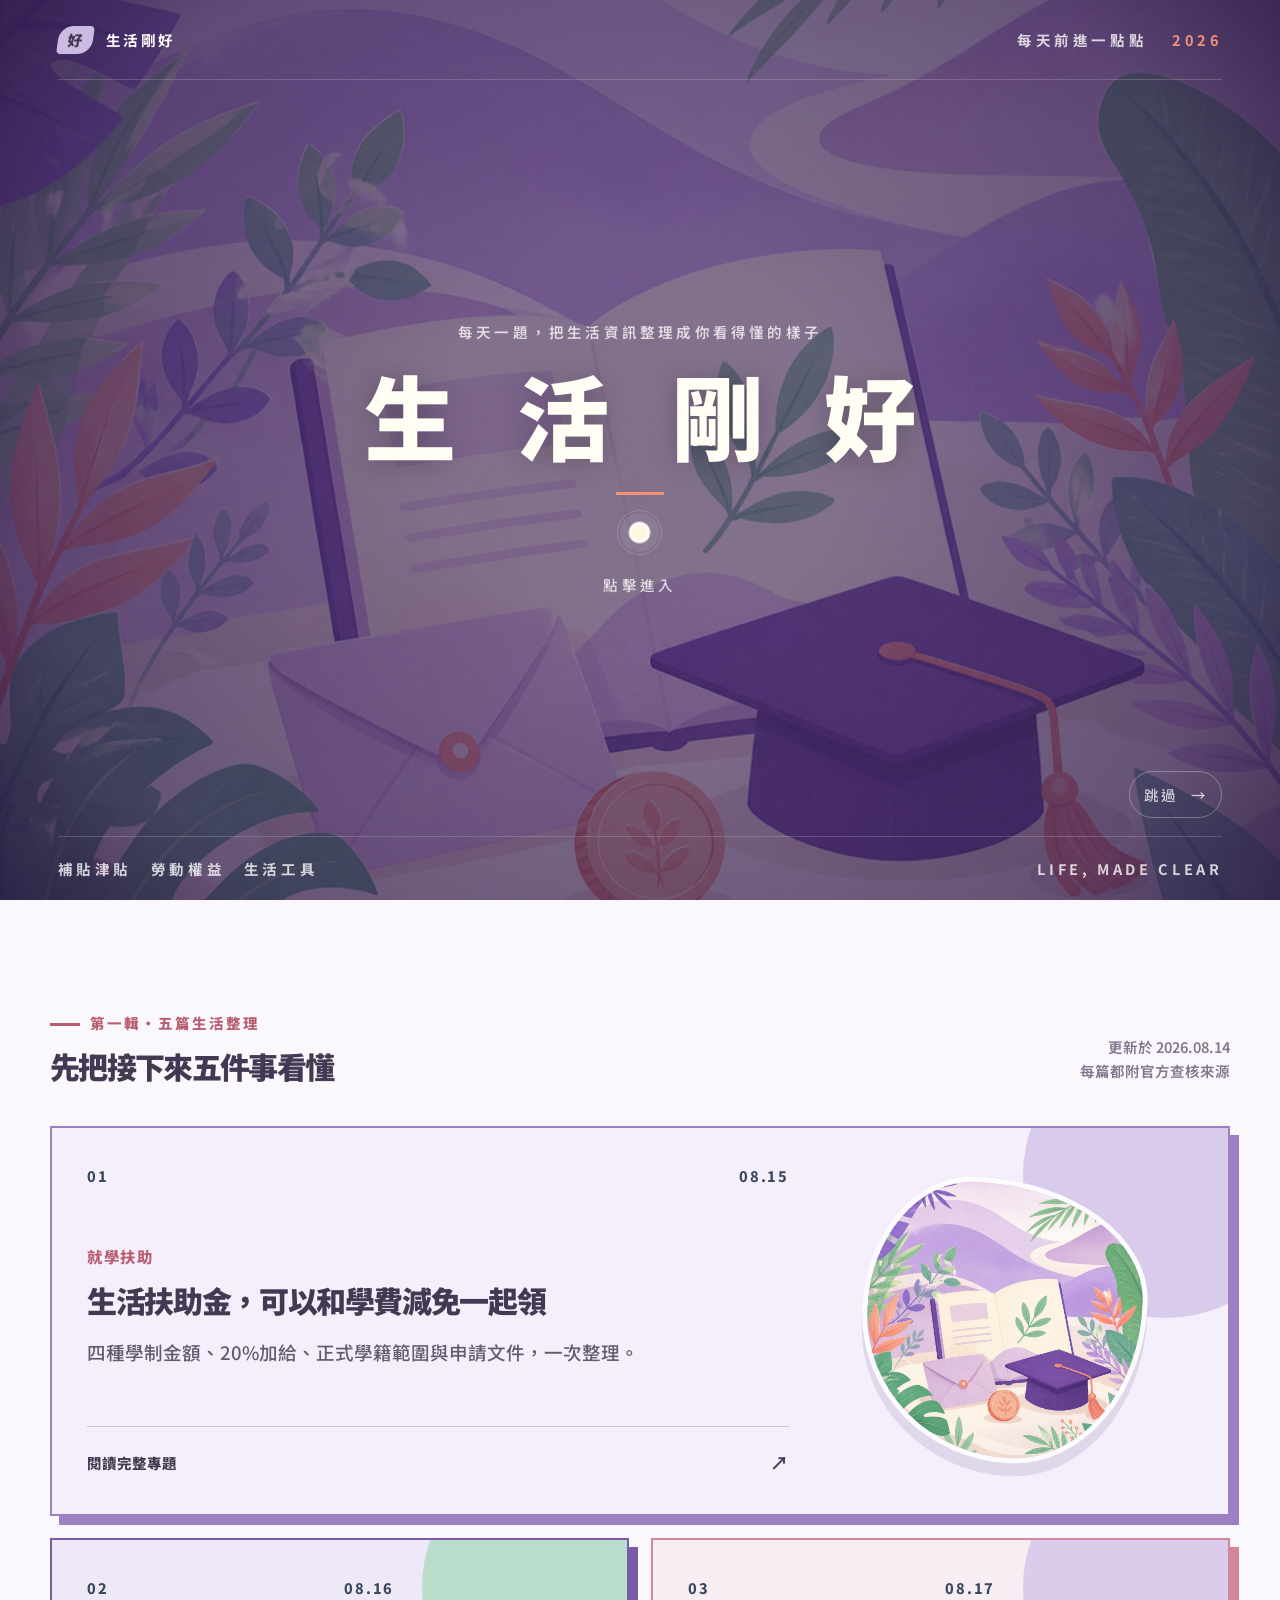
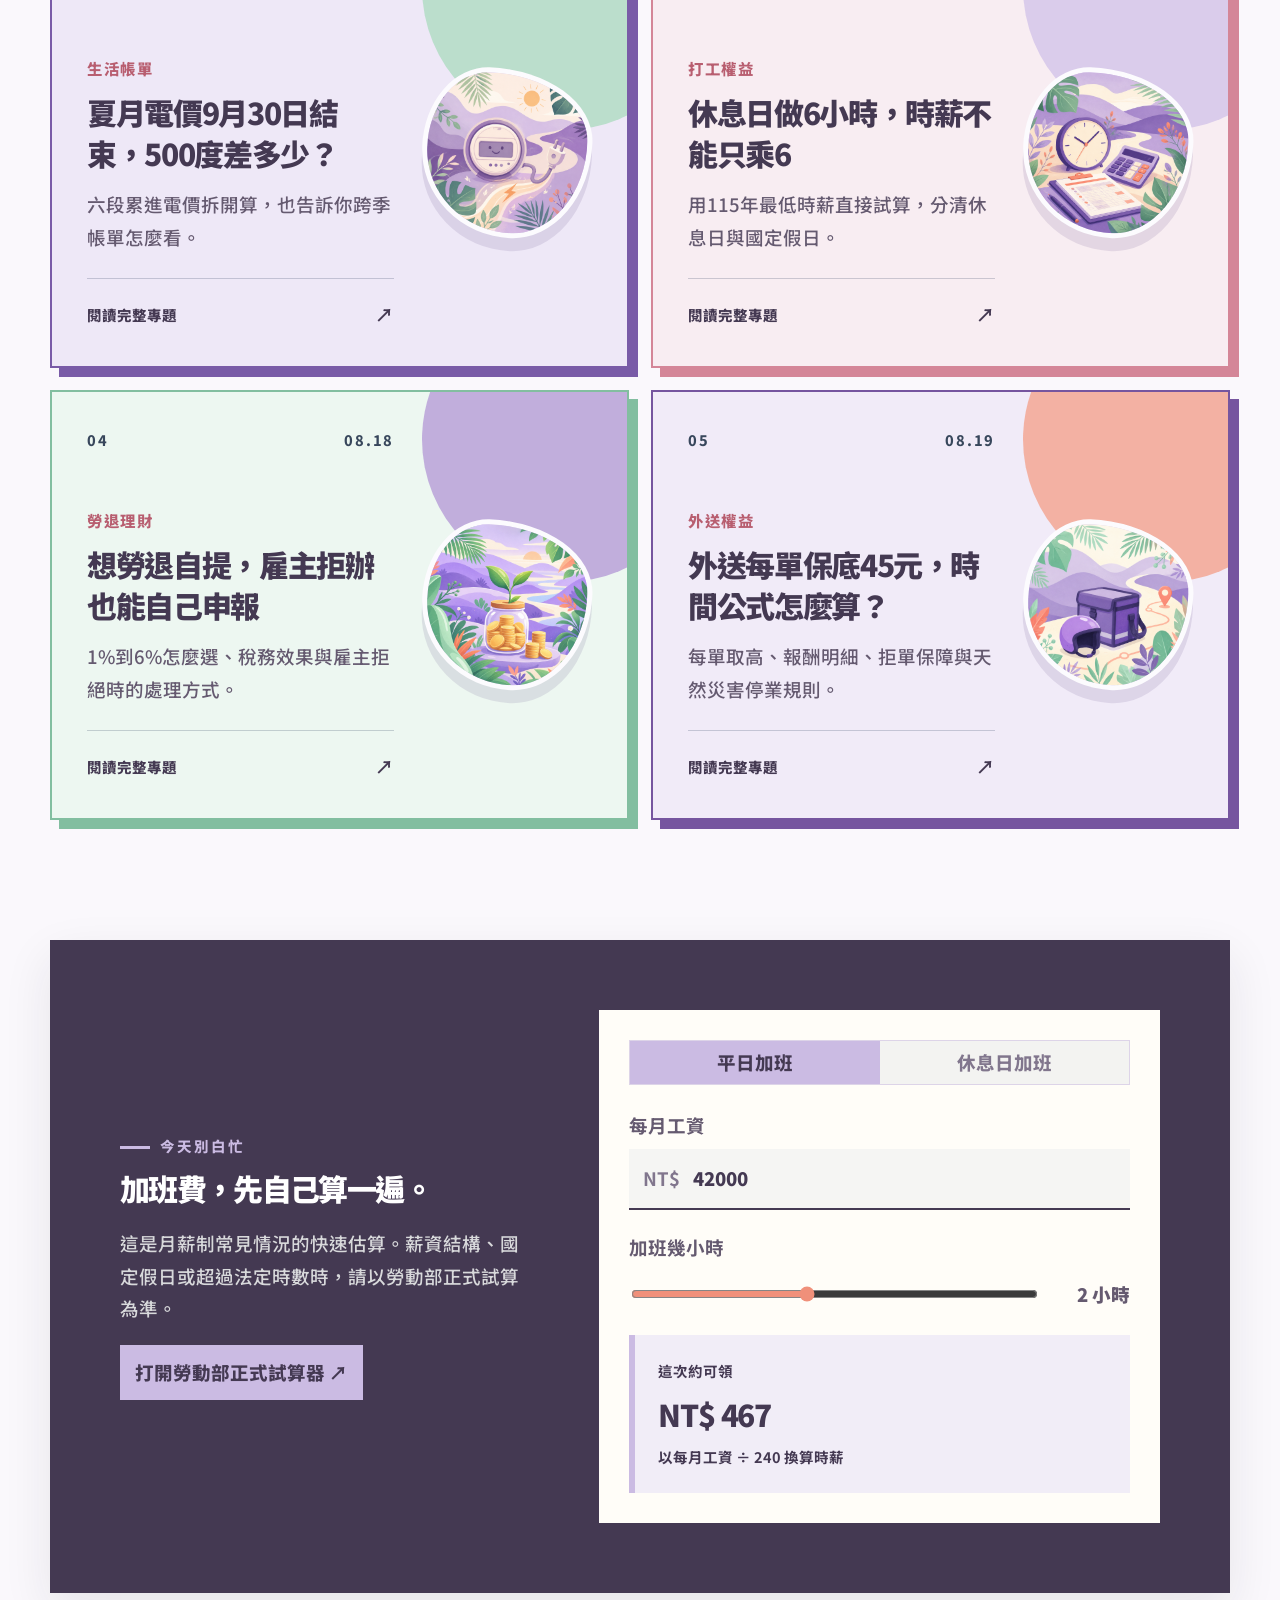
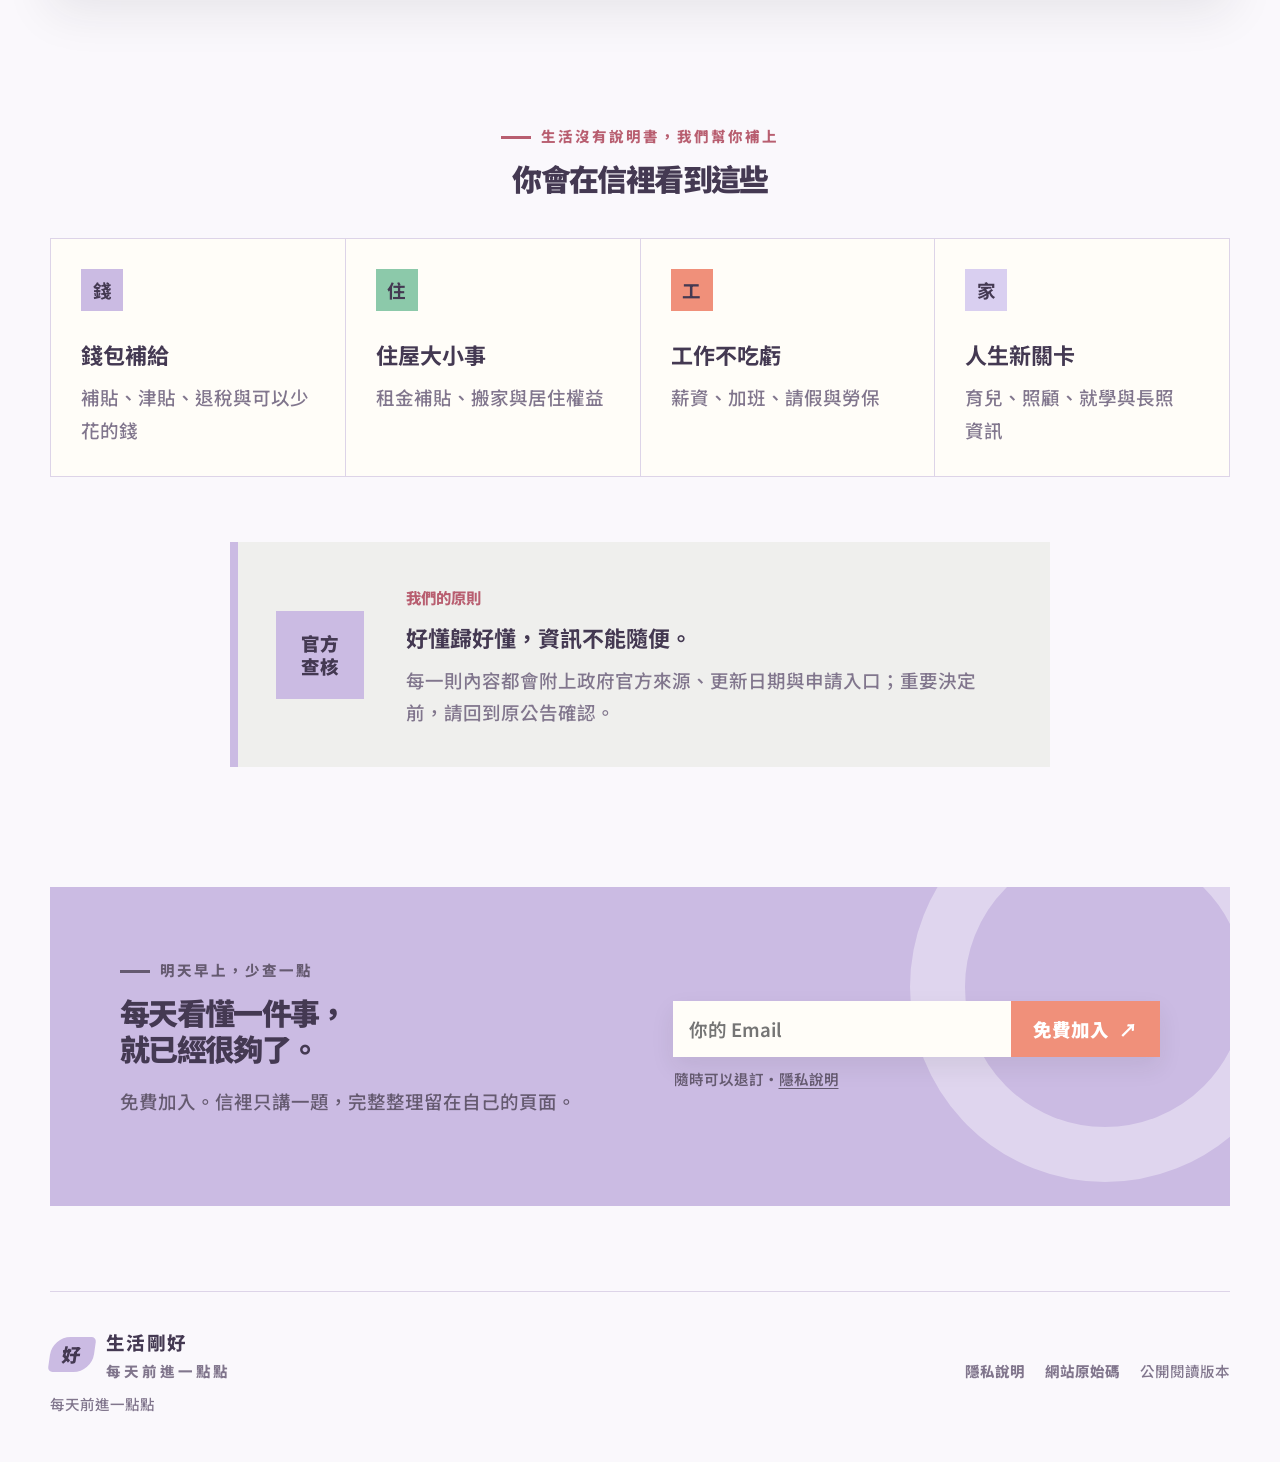
==== life/index.html @ 118705bc "Rename aid preview heading" ====
<!doctype html>
<html lang="zh-Hant-TW">
<head>
  <meta charset="utf-8">
  <meta name="viewport" content="width=device-width,initial-scale=1">
  <meta name="description" content="生活剛好，每天前進一點點。把補貼、勞動權益與生活資訊講人話。">
  <meta name="robots" content="index,follow">
  <meta name="theme-color" content="#f6df3b">
  <meta property="og:type" content="website">
  <meta property="og:title" content="生活剛好｜每天前進一點點">
  <meta property="og:description" content="每天一封，把補貼、勞動權益與生活資訊講人話。">
  <meta property="og:url" content="https://guanwei-cmd.github.io/life/">
  <meta property="og:image" content="https://guanwei-cmd.github.io/life/og-purple.png">
  <meta name="twitter:card" content="summary_large_image">
  <title>生活剛好｜每天前進一點點</title>
  <link rel="preconnect" href="https://fonts.googleapis.com">
  <link rel="preconnect" href="https://fonts.gstatic.com" crossorigin>
  <link href="https://fonts.googleapis.com/css2?family=Noto+Sans+TC:wght@400;500;600;700;800;900&display=swap" rel="stylesheet">
  <link rel="stylesheet" href="/life/life.css?v=20260817-brand">
  <script>try{if(sessionStorage.getItem("lifeIntroSeen")&&new URLSearchParams(location.search).get("intro")!=="1")document.documentElement.classList.add("intro-seen")}catch(e){}</script>
</head>
<body>
  <section class="site-intro" data-life-intro role="dialog" aria-modal="true" aria-label="生活剛好開場">
    <div class="intro-loader" aria-hidden="true"><span>好</span></div>
    <div class="intro-frame">
      <header class="intro-header">
        <a class="intro-brand" href="#top" data-intro-enter><span>好</span><b>生活剛好</b></a>
        <p>每天前進一點點 <span>2026</span></p>
      </header>
      <div class="intro-center">
        <p>每天一題，把生活資訊整理成你看得懂的樣子</p>
        <h1 aria-label="生活剛好"><span>生</span><span>活</span><span>剛</span><span>好</span></h1>
        <button type="button" class="intro-enter" data-intro-enter aria-label="進入生活剛好網站"><i></i><span>點擊進入</span></button>
      </div>
      <footer class="intro-footer">
        <p>補貼津貼　勞動權益　生活工具</p>
        <p>LIFE, MADE CLEAR</p>
      </footer>
      <button type="button" class="intro-skip" data-intro-enter>跳過 <span>→</span></button>
    </div>
  </section>

  <header class="site-header">
    <a class="brand" href="/life/" aria-label="生活剛好首頁">
      <span class="brand-mark" aria-hidden="true">好</span>
      <span class="brand-copy"><b>生活剛好</b><small>每天前進一點點</small></span>
    </a>
    <nav aria-label="主要導覽">
      <a href="#today">今天看什麼</a>
      <a href="#calculator">生活工具</a>
      <a href="#about">我們怎麼做</a>
      <a href="/life/games/">小遊戲</a>
    </nav>
    <a class="header-cta" href="#subscribe">免費訂閱</a>
  </header>

  <main>
    <section class="hero" id="top">
      <div class="hero-copy">
        <p class="eyebrow">每天 3 分鐘，讀懂一件生活權益</p>
        <h1 tabindex="-1">生活資訊，<br>整理成<span>你看得懂</span>的樣子。</h1>
        <p class="hero-lede">一天只處理一個生活問題。從補貼資格、可以拿多少，到文件與申請步驟，都整理在自己的專題頁，不再把你丟回難讀的公文網站。</p>
        <form class="subscribe-form" data-life-subscribe>
          <div class="form-row">
            <label>
              <span class="sr-only">電子信箱</span>
              <input type="email" name="email" autocomplete="email" placeholder="你的 Email" maxlength="254" required>
            </label>
            <label class="city-select">
              <span class="sr-only">關心地區</span>
              <select name="city">
                <option>不分地區</option><option>北北基</option><option>桃竹苗</option>
                <option>中彰投</option><option>雲嘉南</option><option>高屏</option>
                <option>宜花東</option><option>離島</option>
              </select>
            </label>
            <input class="honeypot" type="text" name="company" tabindex="-1" autocomplete="off" aria-hidden="true">
            <button type="submit">免費加入 <span aria-hidden="true">↗</span></button>
          </div>
          <p class="form-note" role="status">每天早上寄出・隨時可以退訂・<a href="/life/privacy/">隱私說明</a></p>
        </form>
        <p class="reader-note">和認真生活的人一起，慢慢把權益看懂。</p>
      </div>

      <div class="hero-visual" aria-label="電子報內容預覽">
        <div class="scene-cloud cloud-one" aria-hidden="true"></div>
        <div class="scene-cloud cloud-two" aria-hidden="true"></div>
        <div class="island-ground" aria-hidden="true"><span></span></div>
        <article class="newsletter-preview">
          <span class="preview-pin" aria-hidden="true"></span>
          <div class="preview-topline"><span>生活剛好</span><span>DAILY BRIEF</span></div>
          <p class="preview-date">2026.08.15 SAT.</p>
          <h2>生活扶助金，<br>現在可以一起領？</h2>
          <div class="preview-story featured"><b>01</b><span><small>先看結論</small>新制取消了哪一個二選一限制</span></div>
          <div class="preview-story"><b>02</b><span><small>資格與金額</small>四種學制金額與20%加給</span></div>
          <div class="preview-story"><b>03</b><span><small>文件與步驟</small>等公告前先把資料備齊</span></div>
          <div class="preview-footer"><span>3 MIN READ</span><span>政府官方來源</span></div>
        </article>
        <aside class="verified-note">
          <strong>查過才寄</strong>
          <span>官方來源</span><span>更新日期</span><span>申請入口</span>
        </aside>
      </div>
    </section>

    <section class="trust-strip" aria-label="電子報特色">
      <span><b>01</b>一天只整理一個主題</span>
      <span><b>02</b>完整內容留在自己的頁面</span>
      <span><b>03</b>官方原文只留作查核</span>
    </section>

    <section class="section today" id="today">
      <header class="section-heading">
        <div><p class="kicker">第一輯・五篇生活整理</p><h2>先把接下來五件事看懂</h2></div>
        <p>更新於 2026.08.14<br>每篇都附官方查核來源</p>
      </header>
      <div class="story-grid issue-archive">
        <a class="story-card topic-story featured-story" href="/life/issues/2026-08-15/school-living-aid-2026/">
          <div class="topic-art"><img src="/life/assets/school-aid-purple.png" alt="" aria-hidden="true"></div>
          <div class="story-copy">
            <div class="story-number">01 <span>08.15</span></div>
            <small>就學扶助</small>
            <h3>生活扶助金，可以和學費減免一起領</h3>
            <p>四種學制金額、20%加給、正式學籍範圍與申請文件，一次整理。</p>
            <footer><span>閱讀完整專題</span><b aria-hidden="true">↗</b></footer>
          </div>
        </a>
        <a class="story-card topic-story" href="/life/issues/2026-08-16/summer-electricity-rates-2026/">
          <div class="topic-art"><img src="/life/assets/summer-electricity-purple.png" alt="" aria-hidden="true"></div>
          <div class="story-copy">
            <div class="story-number">02 <span>08.16</span></div>
            <small>生活帳單</small>
            <h3>夏月電價9月30日結束，500度差多少？</h3>
            <p>六段累進電價拆開算，也告訴你跨季帳單怎麼看。</p>
            <footer><span>閱讀完整專題</span><b aria-hidden="true">↗</b></footer>
          </div>
        </a>
        <a class="story-card topic-story" href="/life/issues/2026-08-17/part-time-holiday-pay-2026/">
          <div class="topic-art"><img src="/life/assets/part-time-pay-purple.png" alt="" aria-hidden="true"></div>
          <div class="story-copy">
            <div class="story-number">03 <span>08.17</span></div>
            <small>打工權益</small>
            <h3>休息日做6小時，時薪不能只乘6</h3>
            <p>用115年最低時薪直接試算，分清休息日與國定假日。</p>
            <footer><span>閱讀完整專題</span><b aria-hidden="true">↗</b></footer>
          </div>
        </a>
        <a class="story-card topic-story" href="/life/issues/2026-08-18/labor-pension-voluntary-contribution-2026/">
          <div class="topic-art"><img src="/life/assets/labor-pension-purple.png" alt="" aria-hidden="true"></div>
          <div class="story-copy">
            <div class="story-number">04 <span>08.18</span></div>
            <small>勞退理財</small>
            <h3>想勞退自提，雇主拒辦也能自己申報</h3>
            <p>1%到6%怎麼選、稅務效果與雇主拒絕時的處理方式。</p>
            <footer><span>閱讀完整專題</span><b aria-hidden="true">↗</b></footer>
          </div>
        </a>
        <a class="story-card topic-story" href="/life/issues/2026-08-19/delivery-worker-rights-2026/">
          <div class="topic-art"><img src="/life/assets/delivery-rights-purple.png" alt="" aria-hidden="true"></div>
          <div class="story-copy">
            <div class="story-number">05 <span>08.19</span></div>
            <small>外送權益</small>
            <h3>外送每單保底45元，時間公式怎麼算？</h3>
            <p>每單取高、報酬明細、拒單保障與天然災害停業規則。</p>
            <footer><span>閱讀完整專題</span><b aria-hidden="true">↗</b></footer>
          </div>
        </a>
      </div>
    </section>

    <section class="section calculator-wrap" id="calculator">
      <div class="calculator-card">
        <div class="calculator-copy">
          <p class="kicker light">今天別白忙</p>
          <h2>加班費，先自己算一遍。</h2>
          <p>這是月薪制常見情況的快速估算。薪資結構、國定假日或超過法定時數時，請以勞動部正式試算為準。</p>
          <a href="https://calcr2.mol.gov.tw/Index" target="_blank" rel="noopener">打開勞動部正式試算器 ↗</a>
        </div>
        <div class="calculator-panel">
          <div class="segmented" aria-label="加班日類型">
            <button class="active" type="button" data-day="weekday">平日加班</button>
            <button type="button" data-day="rest">休息日加班</button>
          </div>
          <label><span>每月工資</span><div class="money-input"><b>NT$</b><input id="salary" type="number" min="0" step="1000" value="42000"></div></label>
          <label><span>加班幾小時</span><div class="range-row"><input id="hours" type="range" min="0.5" max="4" step="0.5" value="2"><output id="hours-output">2 小時</output></div></label>
          <div class="calculator-result"><span>這次約可領</span><strong id="estimate">NT$ 467</strong><small>以每月工資 ÷ 240 換算時薪</small></div>
        </div>
      </div>
    </section>

    <section class="section topics" id="about">
      <header class="section-heading centered"><div><p class="kicker">生活沒有說明書，我們幫你補上</p><h2>你會在信裡看到這些</h2></div></header>
      <div class="topic-grid">
        <article><b>錢</b><h3>錢包補給</h3><p>補貼、津貼、退稅與可以少花的錢</p></article>
        <article><b>住</b><h3>住屋大小事</h3><p>租金補貼、搬家與居住權益</p></article>
        <article><b>工</b><h3>工作不吃虧</h3><p>薪資、加班、請假與勞保</p></article>
        <article><b>家</b><h3>人生新關卡</h3><p>育兒、照顧、就學與長照資訊</p></article>
      </div>
      <div class="editor-note"><div class="stamp">官方<br>查核</div><div><small>我們的原則</small><h3>好懂歸好懂，資訊不能隨便。</h3><p>每一則內容都會附上政府官方來源、更新日期與申請入口；重要決定前，請回到原公告確認。</p></div></div>
    </section>

    <section class="final-cta" id="subscribe">
      <div><p class="kicker light">明天早上，少查一點</p><h2>每天看懂一件事，<br>就已經很夠了。</h2><p>免費加入。信裡只講一題，完整整理留在自己的頁面。</p></div>
      <form class="subscribe-form compact" data-life-subscribe>
        <div class="form-row">
          <label><span class="sr-only">電子信箱</span><input type="email" name="email" autocomplete="email" placeholder="你的 Email" maxlength="254" required></label>
          <input type="hidden" name="city" value="不分地區">
          <input class="honeypot" type="text" name="company" tabindex="-1" autocomplete="off" aria-hidden="true">
          <button type="submit">免費加入 <span aria-hidden="true">↗</span></button>
        </div>
        <p class="form-note" role="status">隨時可以退訂・<a href="/life/privacy/">隱私說明</a></p>
      </form>
    </section>
  </main>

  <footer class="site-footer">
    <a class="brand" href="/life/"><span class="brand-mark" aria-hidden="true">好</span><span class="brand-copy"><b>生活剛好</b><small>每天前進一點點</small></span></a>
    <p>每天前進一點點</p>
    <div><a href="/life/privacy/">隱私說明</a><a href="https://github.com/guanwei-cmd/guanwei-cmd.github.io">網站原始碼</a><span>公開閱讀版本</span></div>
  </footer>
  <script src="/life/life.js" defer></script>
</body>
</html>
---- life/life.css ----
:root {
  --yellow: #cbbbe3;
  --yellow-soft: #f1edf7;
  --coral: #f0907a;
  --coral-dark: #b85e70;
  --ink: #443952;
  --ink-soft: #655a70;
  --muted: #81768d;
  --paper: #fffdf8;
  --canvas: #eee9f5;
  --canvas-warm: #faf8fc;
  --line: #ddd4e8;
  --blue: #d9cff0;
  --green: #8cc9aa;
  --max: 1180px;
  --shadow: 0 18px 46px rgba(34, 36, 40, .09);
  /* 字級四級制｜2026-07-03 定案 */
  --fs-base: 18.5px;
  --fs-xs: 14.5px;
  --fs-m: 22px;
  --fs-l: 30px;
}

* { box-sizing: border-box; }
html { scroll-behavior: smooth; }
body {
  margin: 0;
  color: var(--ink);
  background: var(--canvas-warm);
  font-family: "Noto Sans TC", "PingFang TC", "Microsoft JhengHei", sans-serif;
  text-rendering: optimizeLegibility;
  font-size: var(--fs-base);
  font-weight: 500;
  line-height: 1.75;
}
a { color: inherit; text-decoration: none; }
button, input, select { font: inherit; }
h1, h2, h3, p { text-wrap: pretty; }
.sr-only { position: absolute; width: 1px; height: 1px; padding: 0; margin: -1px; overflow: hidden; clip: rect(0, 0, 0, 0); white-space: nowrap; border: 0; }
.honeypot { position: absolute !important; left: -9999px !important; }

.site-intro {
  position: fixed;
  inset: 0;
  z-index: 1000;
  display: grid;
  overflow: hidden;
  color: var(--ink);
  background: #4a3570 url("/life/assets/school-aid-purple.png") center / cover no-repeat;
  isolation: isolate;
}
.intro-seen .site-intro, .site-intro.is-closed { display: none; }
.site-intro::before { position: absolute; inset: 0; z-index: -1; content: ""; background: rgba(57, 35, 88, .62); }
.site-intro::after { position: absolute; inset: 0; z-index: -1; content: ""; background: radial-gradient(circle at center, transparent 0 26%, rgba(45, 26, 72, .34) 78%, rgba(38, 21, 62, .72) 100%); }
.intro-loader {
  position: absolute;
  inset: 0;
  z-index: 5;
  display: grid;
  place-items: center;
  background: #fff;
  animation: intro-loader-out .75s cubic-bezier(.76, 0, .24, 1) 1s forwards;
}
.intro-loader span, .intro-brand span {
  display: grid;
  width: 74px;
  height: 58px;
  place-items: center;
  color: var(--ink);
  background: var(--yellow);
  border-radius: 30px 8px 30px 8px;
  font-size: var(--fs-m);
  font-style: normal;
  font-weight: 900;
  transform: skewX(-8deg);
}
.intro-frame { position: relative; display: grid; grid-template-rows: auto 1fr auto; min-height: 100%; padding: 0 4.5vw; opacity: 0; animation: intro-stage-in .8s ease 1.42s forwards; }
.intro-header, .intro-footer { display: flex; align-items: center; justify-content: space-between; min-height: 80px; border-color: rgba(255, 255, 255, .18); border-style: solid; border-width: 0 0 1px; }
.intro-footer { min-height: 64px; border-width: 1px 0 0; }
.intro-brand { display: flex; gap: 13px; align-items: center; color: #fff; }
.intro-brand span { width: 35px; height: 28px; border-radius: 14px 4px 14px 4px; font-size: var(--fs-xs); }
.intro-brand b { font-size: var(--fs-xs); font-weight: 700; letter-spacing: .18em; }
.intro-header p, .intro-footer p { margin: 0; color: rgba(255, 255, 255, .78); font-size: var(--fs-xs); font-weight: 700; letter-spacing: .25em; }
.intro-header p span { margin-left: 18px; color: var(--coral); }
.intro-center { position: relative; display: grid; align-content: center; justify-items: center; min-height: 0; padding: 32px 0; text-align: center; }
.intro-center > p { margin: 0 0 24px; color: rgba(255, 255, 255, .76); font-size: var(--fs-xs); font-weight: 600; letter-spacing: .22em; }
.intro-center h1 { position: relative; display: flex; gap: clamp(20px, 4.8vw, 74px); margin: 0; color: #fffdf4; font-size: clamp(54px, 7.2vw, 106px); font-weight: 900; line-height: 1; text-shadow: 0 3px 24px rgba(0, 0, 0, .22); }
.intro-center h1::after { position: absolute; bottom: -35px; left: 50%; width: 48px; height: 3px; content: ""; background: var(--coral); transform: translateX(-50%); }
.intro-enter { display: grid; justify-items: center; padding: 0; margin-top: 62px; color: rgba(255, 255, 255, .76); background: transparent; border: 0; cursor: pointer; }
.intro-enter i { position: relative; display: block; width: 21px; height: 21px; margin-bottom: 29px; background: #fff6df; border: 3px solid rgba(255, 255, 255, .75); border-radius: 50%; box-shadow: 0 0 0 9px rgba(255, 255, 255, .08), 0 0 0 1px rgba(255, 255, 255, .28); transition: box-shadow .25s, transform .25s; }
.intro-enter i::after { position: absolute; inset: -15px; content: ""; border: 1px solid rgba(255, 255, 255, .18); border-radius: 50%; animation: intro-pulse 2s ease-in-out infinite; }
.intro-enter span { font-size: var(--fs-xs); font-weight: 500; letter-spacing: .24em; }
.intro-enter:hover i { box-shadow: 0 0 0 13px rgba(246, 223, 59, .13), 0 0 0 1px rgba(255, 255, 255, .45); transform: scale(1.12); }
.intro-skip { position: absolute; right: 4.5vw; bottom: 82px; padding: 10px 14px; color: rgba(255, 255, 255, .74); background: transparent; border: 1px solid rgba(255, 255, 255, .3); border-radius: 99px; cursor: pointer; font-size: var(--fs-xs); letter-spacing: .12em; }
.intro-skip span { margin-left: 8px; }
.site-intro.is-closing { animation: intro-close .68s cubic-bezier(.76, 0, .24, 1) forwards; }
body.intro-open { overflow: hidden; }
@keyframes intro-loader-out { 0% { opacity: 1; } 100% { visibility: hidden; opacity: 0; } }
@keyframes intro-stage-in { to { opacity: 1; } }
@keyframes intro-pulse { 0%, 100% { opacity: .55; transform: scale(.9); } 50% { opacity: 1; transform: scale(1.15); } }
@keyframes intro-close { 0% { opacity: 1; clip-path: inset(0); } 100% { opacity: 0; clip-path: inset(0 0 100% 0); } }

.site-header {
  position: relative;
  z-index: 20;
  display: grid;
  grid-template-columns: 1fr auto 1fr;
  align-items: center;
  width: 100%;
  min-height: 92px;
  padding: 0 max(24px, calc((100vw - var(--max)) / 2));
  background: #efefee;
  border-bottom: 3px solid var(--yellow);
}
.brand { display: inline-flex; gap: 12px; align-items: center; width: max-content; }
.brand-mark {
  display: grid;
  width: 44px;
  height: 35px;
  place-items: center;
  color: var(--ink);
  background: var(--yellow);
  border-radius: 18px 5px 18px 5px;
  font-size: var(--fs-base);
  font-weight: 900;
  transform: skewX(-8deg);
}
.brand-copy { display: grid; gap: 0; }
.brand-copy b { font-size: var(--fs-base); font-weight: 800; letter-spacing: .08em; }
.brand-copy small { color: var(--muted); font-size: var(--fs-xs); font-weight: 800; letter-spacing: .2em; }
.site-header nav { display: flex; align-items: center; }
.site-header nav a { padding: 34px 15px; color: var(--ink-soft); font-size: var(--fs-xs); font-weight: 600; transition: color .2s, background .2s; }
.site-header nav a:hover { color: var(--ink); background: rgba(246, 223, 59, .25); }
.site-header nav a.active { color: var(--ink); background: var(--yellow-soft); box-shadow: inset 0 -4px 0 var(--yellow); }
.header-cta {
  justify-self: end;
  padding: 13px 21px;
  color: #fff;
  background: var(--coral);
  font-size: var(--fs-xs);
  font-weight: 800;
  transition: background .2s, transform .2s;
}
.header-cta:hover { background: var(--coral-dark); transform: translateY(-2px); }

.hero {
  position: relative;
  display: grid;
  grid-template-columns: minmax(0, 1fr) minmax(430px, .9fr);
  gap: 72px;
  align-items: center;
  width: 100%;
  min-height: 660px;
  padding: 76px max(24px, calc((100vw - var(--max)) / 2)) 88px;
  overflow: hidden;
  background: var(--canvas);
}
.hero::before {
  position: absolute;
  top: -170px;
  right: -120px;
  width: 500px;
  height: 500px;
  content: "";
  background: var(--yellow);
  border-radius: 50%;
}
.hero::after {
  position: absolute;
  bottom: -245px;
  left: -190px;
  width: 520px;
  height: 520px;
  content: "";
  background: var(--yellow);
  border-radius: 50%;
}
.hero-copy { position: relative; z-index: 3; max-width: 660px; }
.eyebrow { margin: 0 0 22px; color: var(--ink-soft); font-size: var(--fs-xs); font-weight: 700; letter-spacing: .12em; }
.eyebrow::before { display: inline-block; width: 33px; height: 4px; margin: 0 11px 3px 0; content: ""; background: var(--yellow); }
.hero h1 {
  margin: 0;
  color: var(--ink);
  font-size: clamp(49px, 5.35vw, 76px);
  font-weight: 900;
  letter-spacing: -.06em;
  line-height: 1.14;
}
.hero h1 span { position: relative; z-index: 1; white-space: nowrap; }
.hero h1 span::before { position: absolute; right: -.04em; bottom: .03em; left: -.04em; z-index: -1; height: .23em; content: ""; background: var(--yellow); }
.hero-lede { max-width: 610px; margin: 25px 0 30px; color: var(--ink-soft); font-size: var(--fs-base); font-weight: 500; line-height: 1.9; }
.subscribe-form { width: min(100%, 650px); }
.form-row {
  display: grid;
  grid-template-columns: minmax(190px, 1fr) 130px auto;
  background: var(--paper);
  border: 1px solid #cfcfcb;
  box-shadow: 0 10px 25px rgba(35, 37, 40, .08);
}
.form-row label { min-width: 0; }
.form-row input, .form-row select {
  width: 100%;
  min-height: 56px;
  padding: 0 16px;
  color: var(--ink);
  background: transparent;
  border: 0;
  outline: 0;
  font-size: var(--fs-xs);
  font-weight: 600;
}
.form-row select { border-left: 1px solid var(--line); }
.form-row input:focus, .form-row select:focus { box-shadow: inset 0 -3px 0 var(--yellow); }
.form-row button {
  display: inline-flex;
  gap: 10px;
  align-items: center;
  justify-content: center;
  min-height: 56px;
  padding: 0 22px;
  color: #fff;
  background: var(--yellow);
  border: 0;
  cursor: pointer;
  font-size: var(--fs-xs);
  font-weight: 900;
  white-space: nowrap;
}
.form-row button:hover { background: #4a3570; }
.form-row button:disabled { cursor: wait; opacity: .65; }
.form-note { min-height: 24px; padding: 9px 1px 0; margin: 0; color: var(--muted); font-size: var(--fs-xs); font-weight: 600; }
.form-note a { text-decoration: underline; text-underline-offset: 3px; }
.form-note.success { color: #317149; }
.form-note.error { color: #a34131; }
.reader-note { margin: 3px 0 0; color: var(--muted); font-size: var(--fs-xs); }

.hero-visual { position: relative; z-index: 2; min-height: 520px; }
.scene-cloud { position: absolute; z-index: 0; background: var(--yellow); border-radius: 50%; }
.scene-cloud::before, .scene-cloud::after { display: none; }
.cloud-one { top: -15px; right: -70px; width: 210px; height: 210px; }
.cloud-two { bottom: 15px; left: -80px; width: 160px; height: 160px; background: #dededb; }
.island-ground {
  position: absolute;
  right: -20px;
  bottom: 2px;
  width: 420px;
  height: 128px;
  overflow: hidden;
  background: var(--yellow);
  border-radius: 50% 50% 0 0;
}
.island-ground::before, .island-ground::after, .island-ground span { display: none; }
.newsletter-preview {
  position: absolute;
  top: 24px;
  right: 38px;
  z-index: 3;
  width: 405px;
  min-height: 480px;
  padding: 32px;
  background: var(--paper);
  border-top: 8px solid var(--yellow);
  box-shadow: 0 24px 60px rgba(30, 32, 36, .16);
}
.newsletter-preview::before { position: absolute; top: 0; right: 0; width: 94px; height: 94px; content: ""; background: linear-gradient(135deg, transparent 49%, #f2f2ef 50%); }
.preview-pin { display: none; }
.preview-topline, .preview-footer { display: flex; align-items: center; justify-content: space-between; font-size: var(--fs-xs); font-weight: 800; letter-spacing: .13em; }
.preview-topline { padding: 3px 0 14px; border-bottom: 1px solid var(--ink); }
.preview-date { margin: 26px 0 0; color: var(--coral-dark); font-size: var(--fs-xs); font-weight: 800; letter-spacing: .13em; }
.newsletter-preview h2 { margin: 8px 0 22px; color: var(--ink); font-size: var(--fs-l); font-weight: 900; letter-spacing: -.045em; line-height: 1.3; }
.preview-story { display: grid; grid-template-columns: 35px 1fr; gap: 12px; align-items: center; min-height: 60px; padding: 10px 0; border-bottom: 1px solid var(--line); font-size: var(--fs-xs); font-weight: 800; }
.preview-story b { color: var(--coral-dark); font-size: var(--fs-xs); }
.preview-story.featured { padding: 12px; background: var(--yellow-soft); border: 0; }
.preview-story small { display: block; margin-bottom: 3px; color: var(--muted); font-size: var(--fs-xs); }
.preview-footer { padding-top: 18px; color: var(--muted); font-size: var(--fs-xs); }
.verified-note {
  position: absolute;
  right: -2px;
  bottom: 0;
  z-index: 4;
  display: grid;
  width: 160px;
  padding: 18px 20px;
  color: #fff;
  background: var(--ink);
  box-shadow: 0 15px 35px rgba(30, 32, 36, .18);
}
.verified-note strong { margin-bottom: 8px; color: var(--yellow); font-size: var(--fs-xs); }
.verified-note span { position: relative; padding-left: 14px; font-size: var(--fs-xs); font-weight: 600; line-height: 1.9; }
.verified-note span::before { position: absolute; left: 0; content: "—"; color: var(--yellow); }

.trust-strip { display: grid; grid-template-columns: repeat(3, 1fr); min-height: 104px; padding: 0 max(24px, calc((100vw - var(--max)) / 2)); color: var(--ink); background: var(--yellow); }
.trust-strip span { display: flex; gap: 14px; align-items: center; padding: 25px 30px; border-right: 1px solid rgba(45, 48, 54, .2); font-size: var(--fs-xs); font-weight: 700; }
.trust-strip span:last-child { border-right: 0; }
.trust-strip b { color: rgba(68, 57, 82, .52); font-size: var(--fs-xs); letter-spacing: .12em; }

.section { width: min(var(--max), calc(100% - 48px)); margin: auto; }
.today { padding: 110px 0 120px; }
.section-heading { display: flex; align-items: flex-end; justify-content: space-between; margin-bottom: 42px; }
.section-heading h2, .calculator-copy h2, .final-cta h2 { margin: 0; color: var(--ink); font-size: var(--fs-l); font-weight: 900; letter-spacing: -.055em; line-height: 1.2; }
.section-heading > p { margin: 0; color: var(--muted); font-size: var(--fs-xs); font-weight: 600; line-height: 1.7; text-align: right; }
.kicker { display: block; margin: 0 0 12px; color: var(--coral-dark); font-size: var(--fs-xs); font-weight: 800; letter-spacing: .14em; }
.kicker::before { display: inline-block; width: 30px; height: 3px; margin: 0 10px 3px 0; content: ""; background: currentColor; }
.kicker.light { color: var(--yellow); }
.story-grid.single-topic { display: grid; grid-template-columns: 1fr; }
.story-grid.issue-archive { display: grid; grid-template-columns: repeat(2, minmax(0, 1fr)); gap: 22px; }
.story-card {
  position: relative;
  display: flex;
  min-height: 350px;
  padding: 46px min(35%, 400px) 38px 46px;
  overflow: hidden;
  flex-direction: column;
  background: #fff;
  border: 1px solid var(--line);
  box-shadow: var(--shadow);
  transition: transform .2s, box-shadow .2s;
}
.story-card::before {
  position: absolute;
  top: -110px;
  right: -85px;
  width: 360px;
  height: 360px;
  content: "";
  background: var(--yellow);
  border-radius: 50%;
}
.story-card::after { position: absolute; right: 85px; bottom: 44px; width: 145px; height: 145px; content: "住"; color: var(--ink); font-size: 76px; font-weight: 900; text-align: center; }
.story-card:hover { box-shadow: 0 25px 55px rgba(34, 36, 40, .14); transform: translateY(-5px); }
.story-number { display: flex; align-items: center; justify-content: space-between; margin-bottom: 45px; color: var(--muted); font-size: var(--fs-xs); font-weight: 800; letter-spacing: .12em; }
.story-number span { display: none; }
.story-card small { color: var(--coral-dark); font-weight: 800; letter-spacing: .1em; }
.story-card h3 { max-width: 670px; margin: 10px 0 15px; color: var(--ink); font-size: var(--fs-l); font-weight: 900; letter-spacing: -.045em; line-height: 1.35; }
.story-card p { max-width: 680px; margin: 0; color: var(--ink-soft); font-size: var(--fs-xs); line-height: 1.85; }
.story-card footer { display: flex; align-items: center; justify-content: space-between; padding-top: 19px; margin-top: auto; border-top: 1px solid var(--line); font-size: var(--fs-xs); font-weight: 800; }
.story-card footer b { font-size: var(--fs-base); }
.topic-story {
  display: grid;
  grid-template-columns: minmax(0, 1fr) minmax(170px, 30%);
  gap: 28px;
  min-height: 430px;
  padding: 35px;
  background: #f4effa;
  border: 2px solid #9b81c2;
  box-shadow: 9px 9px 0 #9b81c2;
}
.topic-story::before { top: -95px; right: -80px; width: 285px; height: 285px; background: #d7c8eb; opacity: .92; }
.topic-story::after { display: none; }
.topic-story:nth-child(2) { background: #eee8f7; border-color: #795ba7; box-shadow: 9px 9px 0 #795ba7; }
.topic-story:nth-child(2)::before { background: #b7dec9; }
.topic-story:nth-child(3) { background: #f8edf2; border-color: #d48698; box-shadow: 9px 9px 0 #d48698; }
.topic-story:nth-child(3)::before { background: #d8c9eb; }
.topic-story:nth-child(4) { background: #edf7f1; border-color: #82bea0; box-shadow: 9px 9px 0 #82bea0; }
.topic-story:nth-child(4)::before { background: #bda9db; }
.topic-story:nth-child(5) { background: #f1ebf8; border-color: #76559f; box-shadow: 9px 9px 0 #76559f; }
.topic-story:nth-child(5)::before { background: #f3ad9d; }
.topic-story.featured-story { grid-column: 1 / -1; grid-template-columns: minmax(0, 1fr) minmax(240px, 34%); min-height: 390px; }
.story-copy { position: relative; z-index: 2; display: flex; min-width: 0; flex-direction: column; }
.topic-story .story-number { position: relative; z-index: 2; margin-bottom: 55px; color: #38475c; }
.topic-story .story-number span { display: inline; }
.topic-story small, .topic-story h3, .topic-story p, .topic-story footer { position: relative; z-index: 2; }
.topic-story h3 { max-width: 560px; font-size: var(--fs-l); }
.topic-story p { max-width: 560px; }
.topic-story footer { border-color: rgba(36, 58, 87, .22); }
.topic-art { position: relative; z-index: 1; display: grid; width: 100%; max-width: 220px; aspect-ratio: 1; place-items: center; align-self: center; justify-self: center; overflow: hidden; grid-column: 2; grid-row: 1; background: #d9caed; border: 5px solid rgba(255, 255, 255, .92); border-radius: 38% 62% 46% 54% / 48% 42% 58% 52%; box-shadow: 0 13px 0 rgba(74, 53, 112, .12); transform: rotate(2deg); }
.topic-art::before { display: none; }
.topic-art img { position: relative; z-index: 1; width: 100%; height: 100%; object-fit: cover; }
.featured-story .topic-art { width: 100%; max-width: 285px; }

.calculator-wrap { padding-bottom: 120px; }
.calculator-card { display: grid; grid-template-columns: .85fr 1.15fr; gap: 65px; padding: 70px; color: #fff; background: var(--ink); box-shadow: var(--shadow); }
.calculator-copy { align-self: center; }
.calculator-copy h2 { color: #fff; }
.calculator-copy > p:not(.kicker) { margin: 21px 0; color: #d8d9db; font-size: var(--fs-xs); line-height: 1.85; }
.calculator-copy a { display: inline-block; padding: 11px 15px; color: var(--ink); background: var(--yellow); font-size: var(--fs-xs); font-weight: 800; }
.calculator-panel { padding: 30px; color: var(--ink); background: var(--paper); }
.segmented { display: grid; grid-template-columns: 1fr 1fr; margin-bottom: 24px; border: 1px solid var(--line); }
.segmented button { min-height: 43px; color: var(--muted); background: #f3f3f1; border: 0; cursor: pointer; font-size: var(--fs-xs); font-weight: 800; }
.segmented button.active { color: var(--ink); background: var(--yellow); }
.calculator-panel label { display: block; margin-top: 21px; color: var(--ink-soft); font-size: var(--fs-xs); font-weight: 700; }
.money-input { display: flex; align-items: center; margin-top: 8px; background: #f5f5f3; border-bottom: 2px solid var(--ink); }
.money-input b { padding-left: 14px; color: var(--muted); font-size: var(--fs-xs); }
.money-input input { width: 100%; padding: 13px; color: var(--ink); background: transparent; border: 0; outline: 0; font-size: var(--fs-base); font-weight: 900; }
.range-row { display: grid; grid-template-columns: 1fr 75px; gap: 15px; align-items: center; margin-top: 15px; }
.range-row input { accent-color: var(--coral); }
.range-row output { text-align: right; font-size: var(--fs-xs); font-weight: 900; }
.calculator-result { display: grid; padding: 23px; margin-top: 25px; color: var(--ink); background: var(--yellow-soft); border-left: 6px solid var(--yellow); }
.calculator-result span, .calculator-result small { font-size: var(--fs-xs); font-weight: 700; }
.calculator-result strong { margin: 4px 0; color: var(--ink); font-size: var(--fs-l); font-weight: 900; letter-spacing: -.04em; }

.topics { padding: 10px 0 120px; }
.section-heading.centered { justify-content: center; text-align: center; }
.topic-grid { display: grid; grid-template-columns: repeat(4, 1fr); border-top: 1px solid var(--line); border-left: 1px solid var(--line); }
.topic-grid article { min-height: 220px; padding: 30px; background: var(--paper); border-right: 1px solid var(--line); border-bottom: 1px solid var(--line); transition: background .2s; }
.topic-grid article:hover { background: var(--yellow-soft); }
.topic-grid b { display: grid; width: 42px; height: 42px; place-items: center; color: var(--ink); background: var(--yellow); font-size: var(--fs-base); }
.topic-grid article:nth-child(2) b { background: var(--green); }
.topic-grid article:nth-child(3) b { background: var(--coral); }
.topic-grid article:nth-child(4) b { background: var(--blue); }
.topic-grid h3 { margin: 24px 0 8px; color: var(--ink); font-size: var(--fs-base); }
.topic-grid p { margin: 0; color: var(--muted); font-size: var(--fs-xs); line-height: 1.75; }
.editor-note { display: grid; grid-template-columns: 100px 1fr; gap: 30px; align-items: center; max-width: 820px; padding: 38px; margin: 65px auto 0; background: #efefed; border-left: 8px solid var(--yellow); }
.stamp { display: grid; width: 88px; height: 88px; place-items: center; color: var(--ink); background: var(--yellow); font-size: var(--fs-base); font-weight: 900; line-height: 1.2; text-align: center; }
.editor-note small { color: var(--coral-dark); font-weight: 800; }
.editor-note h3 { margin: 5px 0 8px; color: var(--ink); font-size: var(--fs-m); }
.editor-note p { margin: 0; color: var(--muted); font-size: var(--fs-xs); line-height: 1.8; }

.final-cta { position: relative; display: grid; grid-template-columns: 1fr 1fr; gap: 65px; align-items: center; width: min(var(--max), calc(100% - 48px)); padding: 70px; margin: 0 auto 85px; overflow: hidden; color: var(--ink); background: var(--yellow); }
.final-cta h2, .final-cta p { color: var(--ink); }
.final-cta::before { position: absolute; top: -95px; right: -70px; width: 280px; height: 280px; content: ""; border: 55px solid rgba(255, 255, 255, .38); border-radius: 50%; }
.final-cta > * { position: relative; z-index: 1; }
.final-cta h2 { color: var(--ink); }
.final-cta .kicker.light { color: var(--ink-soft); }
.final-cta > div > p:last-child { color: var(--ink-soft); font-size: var(--fs-xs); }
.final-cta .form-row { grid-template-columns: 1fr auto; border: 0; }
.final-cta .form-row button { color: #fff; background: var(--coral); }
.final-cta .form-note { color: var(--ink-soft); }
.site-footer { display: grid; grid-template-columns: 1fr auto; gap: 8px; align-items: center; width: min(var(--max), calc(100% - 48px)); padding: 34px 0 45px; margin: auto; border-top: 1px solid var(--line); }
.site-footer > p { grid-column: 1; margin: 0; color: var(--muted); font-size: var(--fs-xs); }
.site-footer > div { display: flex; grid-row: 1 / 3; grid-column: 2; gap: 20px; align-items: center; color: var(--muted); font-size: var(--fs-xs); }
.site-footer > div a { font-weight: 800; }
.empty-game-page { min-height: calc(100vh - 244px); background: var(--canvas-warm); }

@media (max-width: 940px) {
  .site-header { grid-template-columns: 1fr auto; }
  .site-header nav { display: none; }
  .hero { grid-template-columns: 1fr; }
  .hero-visual { width: min(100%, 520px); margin: auto; }
  .trust-strip { grid-template-columns: 1fr; padding-block: 12px; }
  .trust-strip span { padding: 14px 10px; border-right: 0; border-bottom: 1px solid rgba(45, 48, 54, .18); }
  .trust-strip span:last-child { border-bottom: 0; }
  .topic-grid { grid-template-columns: repeat(2, 1fr); }
  .calculator-card, .final-cta { grid-template-columns: 1fr; }
  .story-grid.issue-archive { grid-template-columns: 1fr; }
  .topic-story.featured-story { grid-column: auto; }
}

@media (max-width: 620px) {
  .intro-frame { padding-inline: 18px; }
  .intro-header { min-height: 70px; }
  .intro-header p { display: none; }
  .intro-center { padding-bottom: 74px; }
  .intro-center > p { max-width: 270px; font-size: var(--fs-xs); line-height: 1.9; }
  .intro-center h1 { gap: 11px; font-size: clamp(42px, 14vw, 66px); }
  .intro-center h1::after { bottom: -28px; }
  .intro-enter { margin-top: 55px; }
  .intro-footer { align-items: flex-start; min-height: 78px; padding-top: 18px; }
  .intro-footer p { max-width: 190px; font-size: var(--fs-xs); line-height: 1.8; }
  .intro-footer p:last-child { text-align: right; }
  .intro-skip { right: 18px; bottom: 95px; }
  .site-header { min-height: 76px; padding-inline: 16px; }
  .brand-copy small { display: none; }
  .header-cta { padding: 10px 13px; }
  .hero { gap: 28px; min-height: auto; padding: 58px 16px 70px; }
  .hero::before { top: -170px; right: -240px; }
  .hero::after { bottom: -330px; left: -330px; }
  .hero h1 { font-size: 44px; }
  .hero-lede { font-size: var(--fs-base); }
  .form-row { grid-template-columns: 1fr; }
  .form-row select { border-top: 1px solid var(--line); border-left: 0; }
  .form-row button { width: 100%; }
  .hero-visual { min-height: 500px; }
  .newsletter-preview { right: 4px; width: calc(100% - 8px); padding: 25px; }
  .island-ground { right: -110px; }
  .verified-note { right: 0; }
  .section, .final-cta, .site-footer { width: calc(100% - 28px); }
  .today { padding: 76px 0; }
  .section-heading { align-items: flex-start; flex-direction: column; gap: 14px; }
  .section-heading > p { text-align: left; }
  .story-card { min-height: 420px; padding: 32px 25px; }
  .story-card::before { top: auto; right: -100px; bottom: -125px; width: 280px; height: 280px; }
  .story-card::after { right: 26px; bottom: 23px; font-size: 54px; }
  .story-card footer { max-width: calc(100% - 90px); }
  .story-grid.issue-archive { grid-template-columns: 1fr; gap: 18px; }
  .topic-story, .topic-story.featured-story { grid-template-columns: 1fr; grid-column: auto; gap: 14px; min-height: 0; padding: 28px 24px; }
  .topic-story .story-number { margin-bottom: 22px; }
  .topic-art, .featured-story .topic-art { width: 180px; max-width: 62vw; grid-row: 1; grid-column: 1; transform: rotate(2deg); }
  .story-copy { grid-row: 2; grid-column: 1; }
  .topic-story footer { max-width: none; }
  .calculator-card { gap: 38px; padding: 42px 20px; }
  .calculator-panel { padding: 22px 18px; }
  .topic-grid { grid-template-columns: 1fr; }
  .editor-note { grid-template-columns: 1fr; padding: 28px 24px; }
  .final-cta { gap: 36px; padding: 45px 20px; margin-bottom: 55px; }
  .site-footer { grid-template-columns: 1fr; }
  .site-footer > div { grid-row: auto; grid-column: 1; align-items: flex-start; flex-direction: column; gap: 7px; }
}

@media (prefers-reduced-motion: reduce) {
  html { scroll-behavior: auto; }
  .story-card, .header-cta { transition: none; }
  .intro-loader { display: none; }
  .intro-frame { opacity: 1; animation: none; }
  .intro-enter i::after { animation: none; }
  .site-intro.is-closing { animation-duration: .01ms; }
}

/*
  全站字級只使用 l / m / base / xs 四級。
  xs 只限圖說、日期、標籤與輔助文字；主視覺標題為規範例外，固定 34px 以上。
  手機版不得覆寫 --fs-base，確保所有裝置的內文皆為 18.5px。
*/
.intro-brand b,
.intro-header p,
.intro-footer p,
.intro-center > p,
.intro-enter span,
.intro-skip,
.brand-copy small,
.form-note,
.reader-note,
.preview-topline,
.preview-date,
.preview-story small,
.preview-footer,
.verified-note span,
.trust-strip b,
.section-heading > p,
.kicker,
.story-number,
.story-card footer,
.calculator-result span,
.calculator-result small,
.site-footer > p,
.site-footer > div { font-size: var(--fs-xs); }

.brand-mark,
.brand-copy b,
.site-header nav a,
.header-cta,
.eyebrow,
.hero-lede,
.form-row input,
.form-row select,
.form-row button,
.preview-story,
.preview-story b,
.verified-note strong,
.trust-strip span,
.story-card p,
.calculator-copy > p:not(.kicker),
.calculator-copy a,
.segmented button,
.calculator-panel label,
.money-input b,
.range-row output,
.topic-grid b,
.topic-grid p,
.stamp,
.editor-note p,
.final-cta > div > p:last-child { font-size: var(--fs-base); }

.topic-grid h3,
.editor-note h3 { font-size: var(--fs-m); }

.newsletter-preview h2,
.section-heading h2,
.calculator-copy h2,
.final-cta h2,
.story-card h3,
.topic-story h3,
.calculator-result strong { font-size: var(--fs-l); }

.hero-lede,
.story-card p,
.calculator-copy > p:not(.kicker),
.topic-grid p,
.editor-note p,
.final-cta > div > p:last-child { font-weight: 500; line-height: 1.75; }

.intro-center h1 { font-size: clamp(54px, 7.2vw, 106px); }
.hero h1 { font-size: clamp(49px, 5.35vw, 76px); }

@media (max-width: 620px) {
  .intro-center > p,
  .intro-footer p,
  .hero-lede { font-size: var(--fs-base); }
  .intro-center h1 { font-size: clamp(42px, 14vw, 66px); }
  .hero h1 { font-size: 44px; }
}
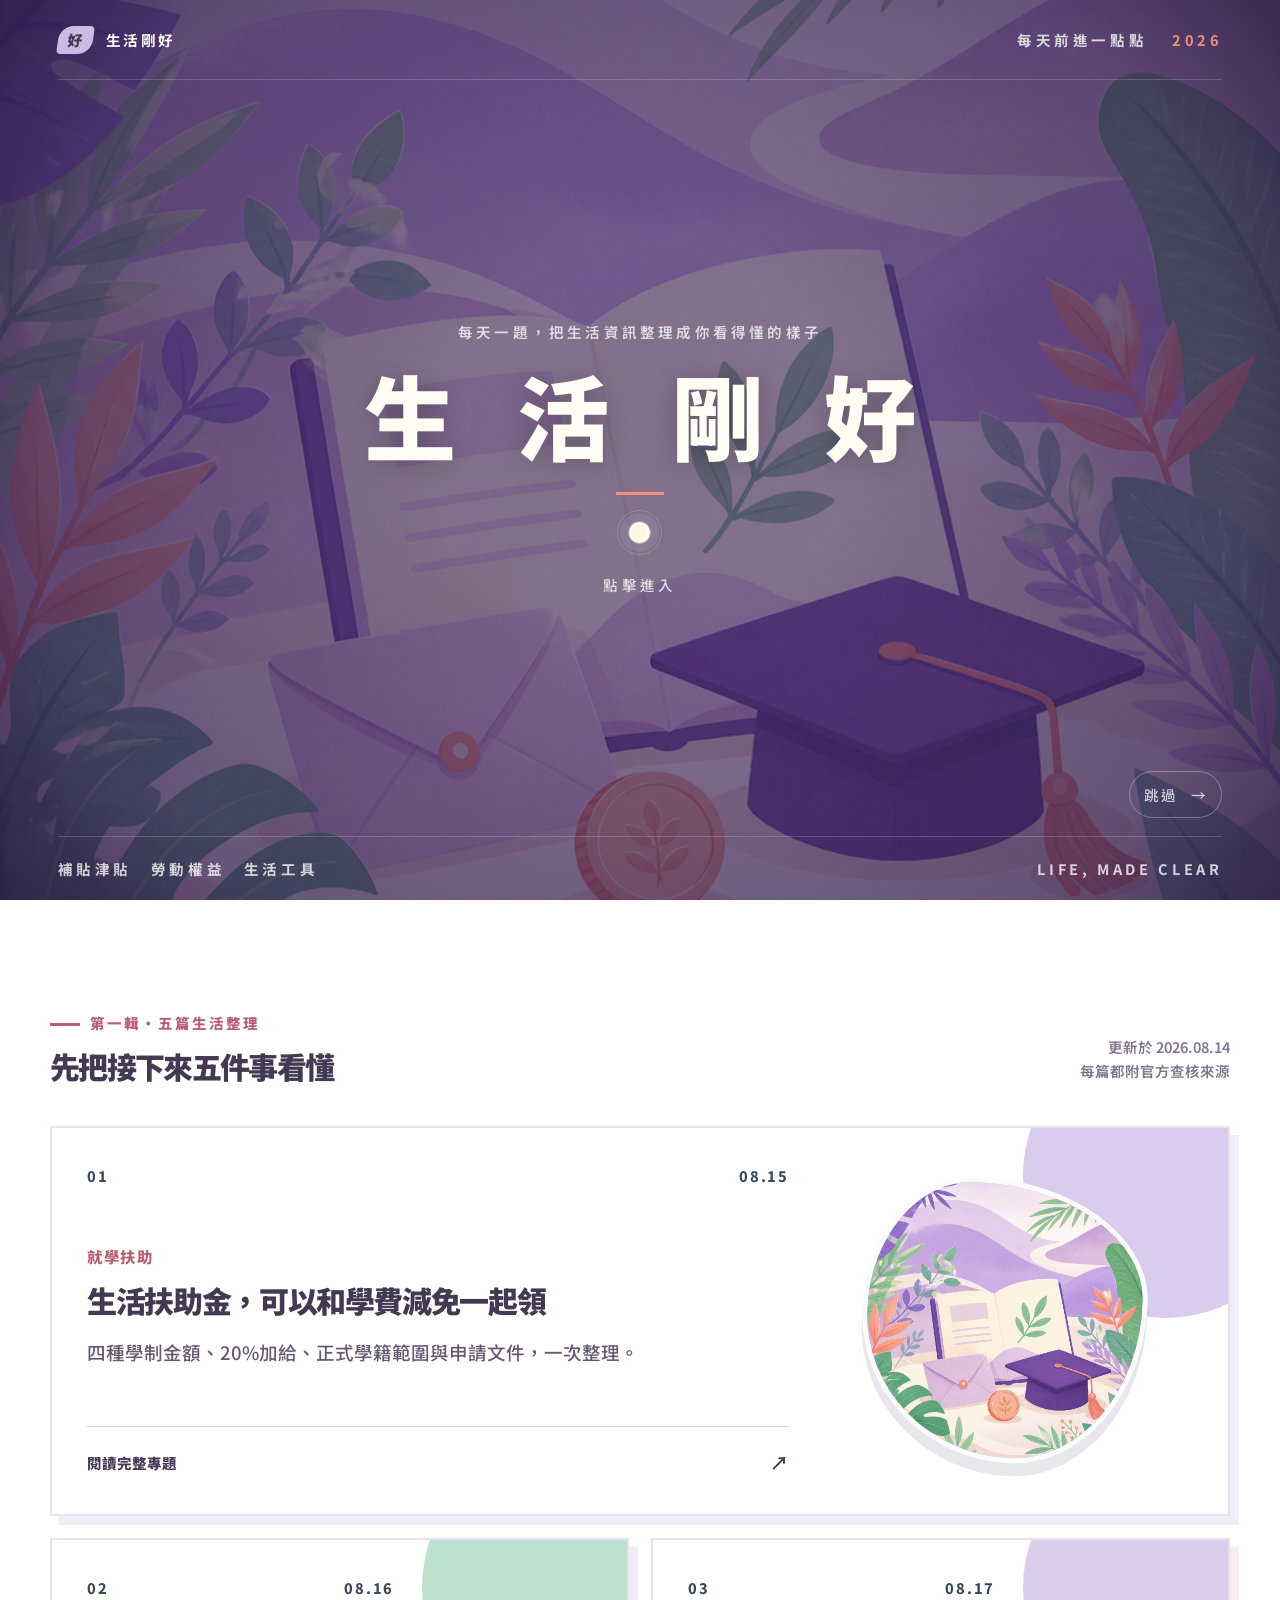
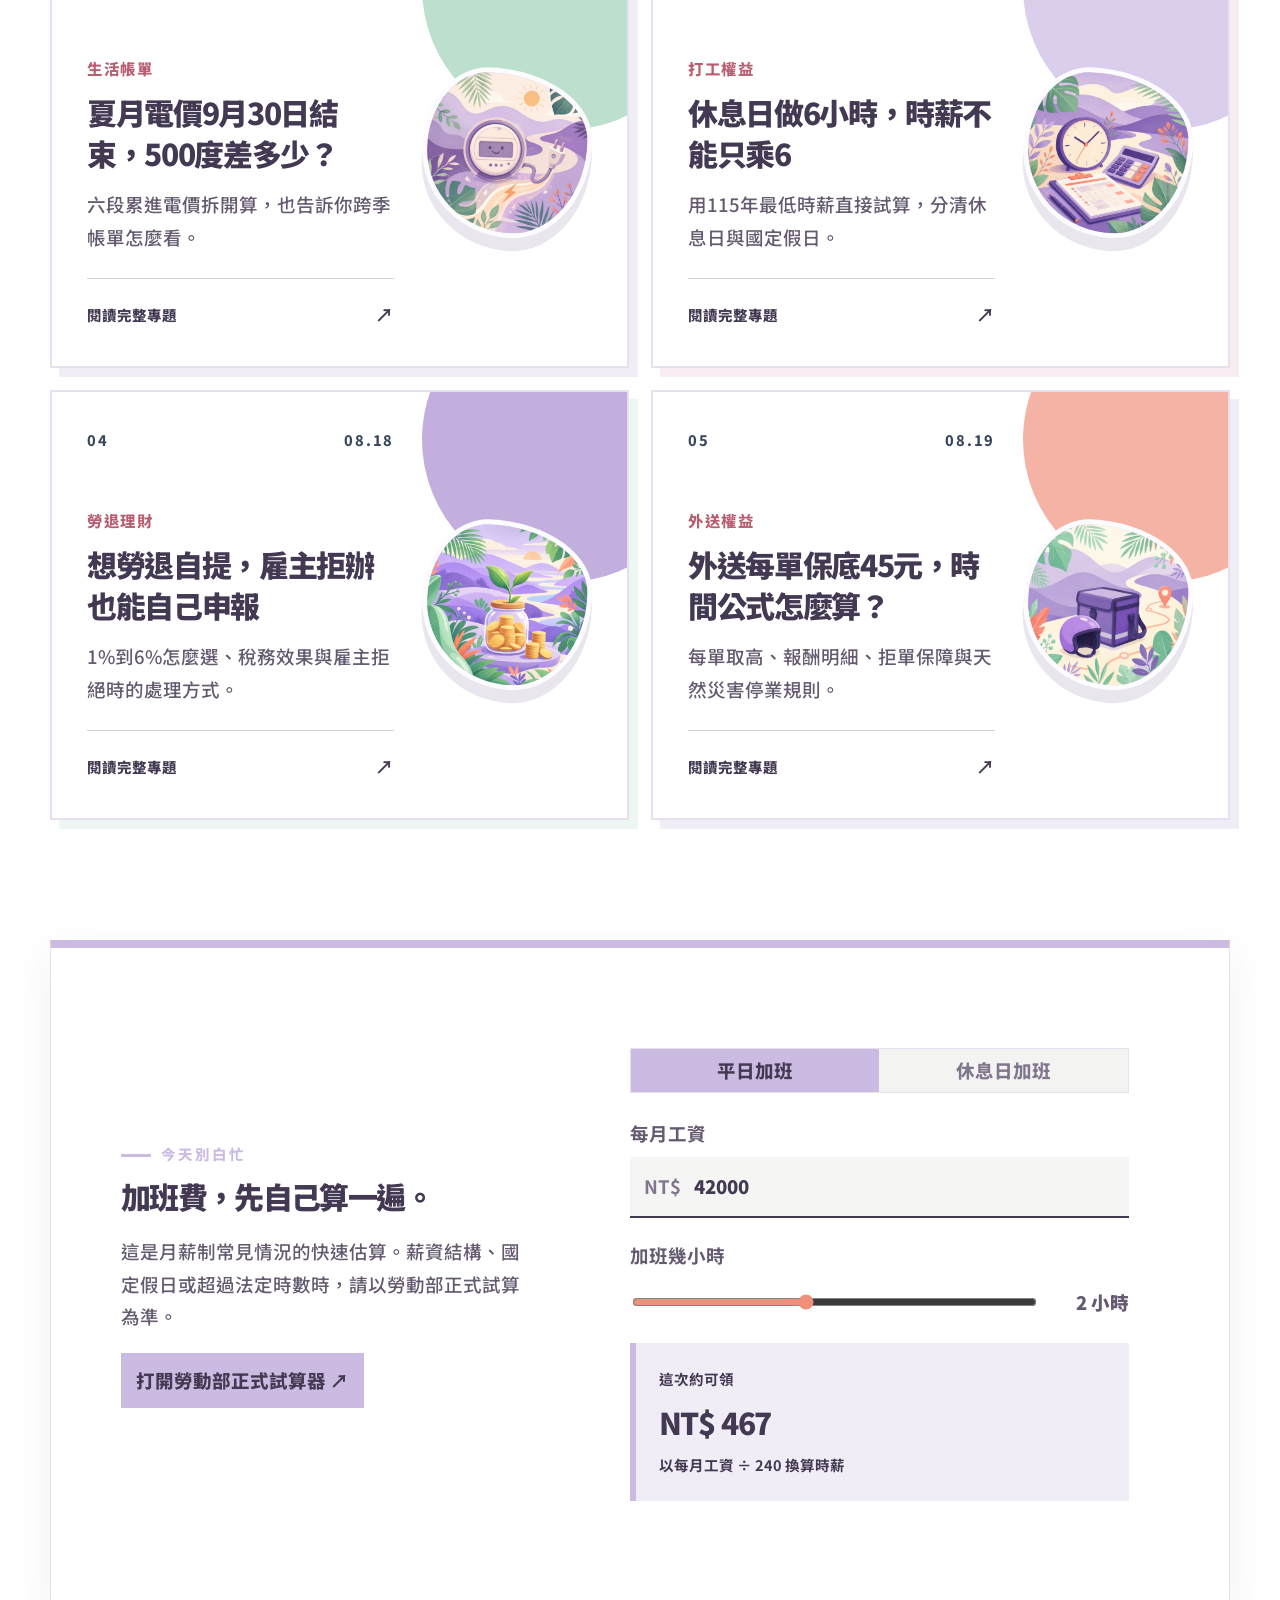
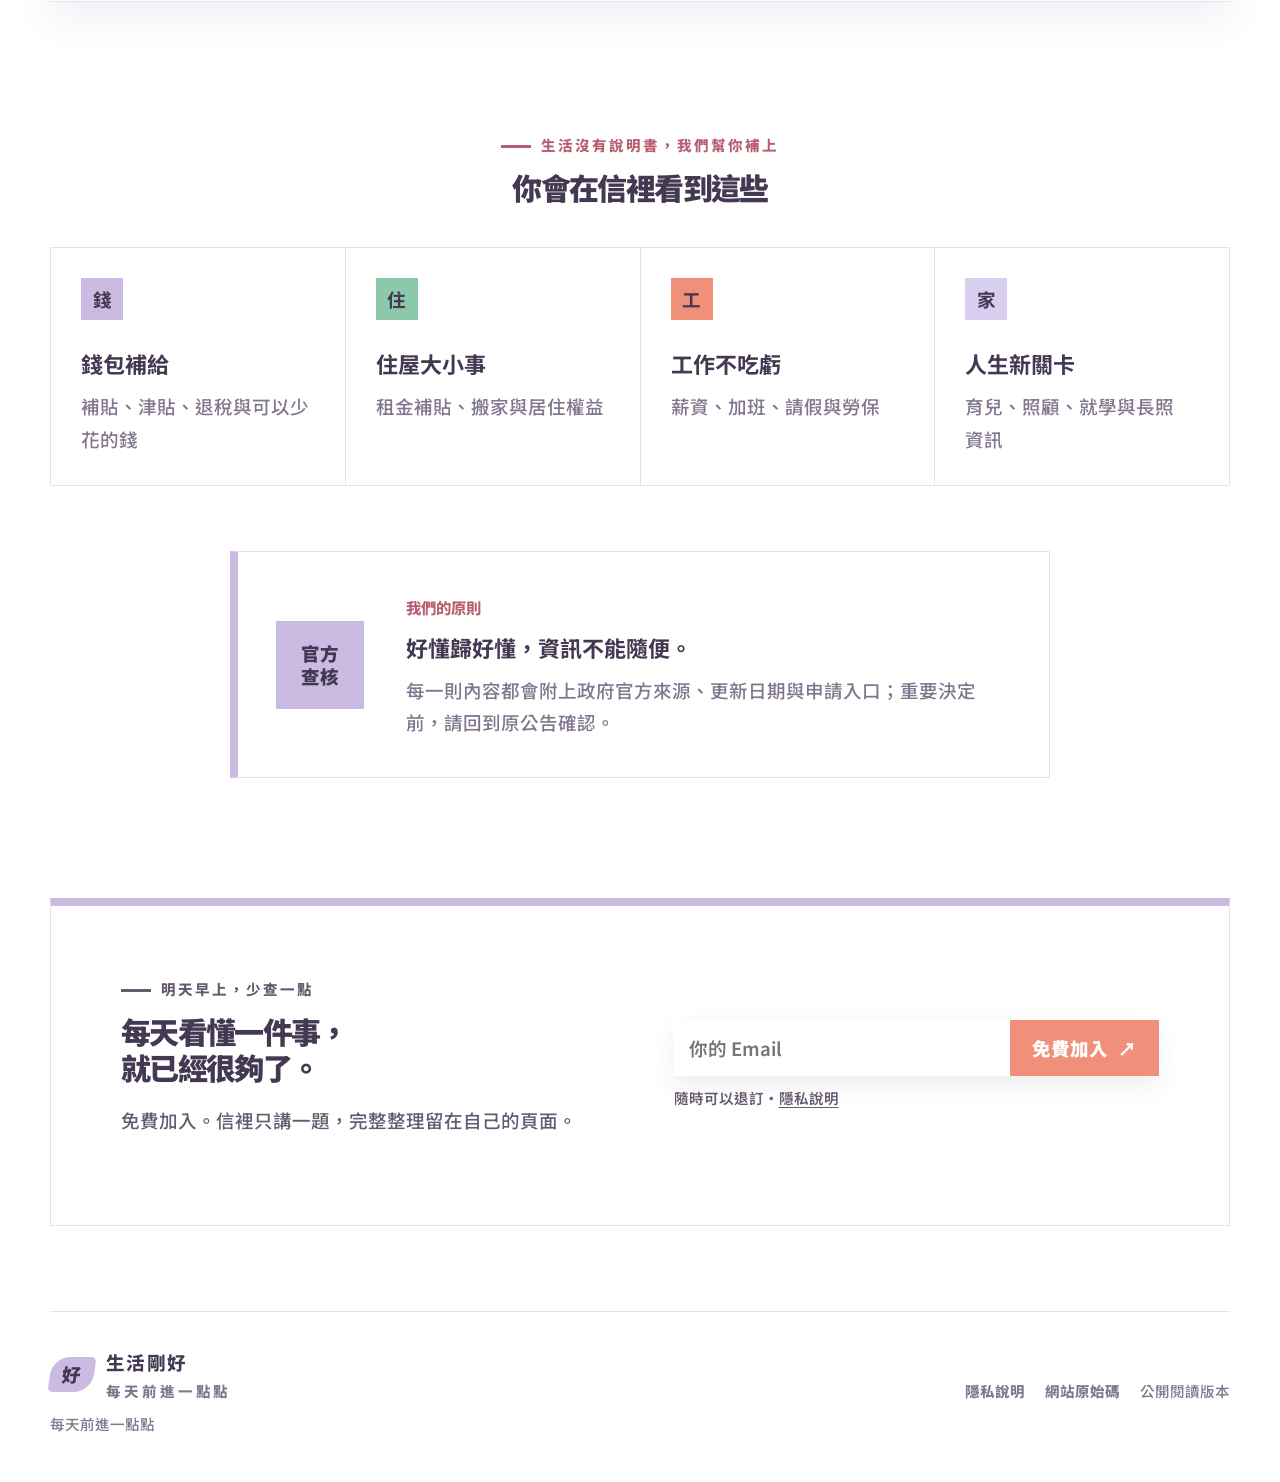
==== commit 200399bf: "Shift life site to white-first palette" ====
--- a/life/index.html
+++ b/life/index.html
@@ -16,7 +16,7 @@
   <link rel="preconnect" href="https://fonts.googleapis.com">
   <link rel="preconnect" href="https://fonts.gstatic.com" crossorigin>
   <link href="https://fonts.googleapis.com/css2?family=Noto+Sans+TC:wght@400;500;600;700;800;900&display=swap" rel="stylesheet">
-  <link rel="stylesheet" href="/life/life.css?v=20260817-brand">
+  <link rel="stylesheet" href="/life/life.css?v=20260817-white">
   <script>try{if(sessionStorage.getItem("lifeIntroSeen")&&new URLSearchParams(location.search).get("intro")!=="1")document.documentElement.classList.add("intro-seen")}catch(e){}</script>
 </head>
 <body>
--- a/life/life.css
+++ b/life/life.css
@@ -6,14 +6,14 @@
   --ink: #443952;
   --ink-soft: #655a70;
   --muted: #81768d;
-  --paper: #fffdf8;
-  --canvas: #eee9f5;
-  --canvas-warm: #faf8fc;
-  --line: #ddd4e8;
+  --paper: #ffffff;
+  --canvas: #ffffff;
+  --canvas-warm: #ffffff;
+  --line: #e7e0ef;
   --blue: #d9cff0;
   --green: #8cc9aa;
   --max: 1180px;
-  --shadow: 0 18px 46px rgba(34, 36, 40, .09);
+  --shadow: 0 16px 38px rgba(74, 53, 112, .08);
   /* 字級四級制｜2026-07-03 定案 */
   --fs-base: 18.5px;
   --fs-xs: 14.5px;
@@ -109,7 +109,7 @@
   width: 100%;
   min-height: 92px;
   padding: 0 max(24px, calc((100vw - var(--max)) / 2));
-  background: #efefee;
+  background: #ffffff;
   border-bottom: 3px solid var(--yellow);
 }
 .brand { display: inline-flex; gap: 12px; align-items: center; width: max-content; }
@@ -153,7 +153,7 @@
   min-height: 660px;
   padding: 76px max(24px, calc((100vw - var(--max)) / 2)) 88px;
   overflow: hidden;
-  background: var(--canvas);
+  background: #ffffff;
 }
 .hero::before {
   position: absolute;
@@ -162,7 +162,7 @@
   width: 500px;
   height: 500px;
   content: "";
-  background: var(--yellow);
+  background: var(--yellow-soft);
   border-radius: 50%;
 }
 .hero::after {
@@ -172,7 +172,7 @@
   width: 520px;
   height: 520px;
   content: "";
-  background: var(--yellow);
+  background: var(--yellow-soft);
   border-radius: 50%;
 }
 .hero-copy { position: relative; z-index: 3; max-width: 660px; }
@@ -289,8 +289,8 @@
 .verified-note span { position: relative; padding-left: 14px; font-size: var(--fs-xs); font-weight: 600; line-height: 1.9; }
 .verified-note span::before { position: absolute; left: 0; content: "—"; color: var(--yellow); }
 
-.trust-strip { display: grid; grid-template-columns: repeat(3, 1fr); min-height: 104px; padding: 0 max(24px, calc((100vw - var(--max)) / 2)); color: var(--ink); background: var(--yellow); }
-.trust-strip span { display: flex; gap: 14px; align-items: center; padding: 25px 30px; border-right: 1px solid rgba(45, 48, 54, .2); font-size: var(--fs-xs); font-weight: 700; }
+.trust-strip { display: grid; grid-template-columns: repeat(3, 1fr); min-height: 104px; padding: 0 max(24px, calc((100vw - var(--max)) / 2)); color: var(--ink); background: #ffffff; border-top: 1px solid var(--line); border-bottom: 1px solid var(--line); }
+.trust-strip span { display: flex; gap: 14px; align-items: center; padding: 25px 30px; border-right: 1px solid var(--line); font-size: var(--fs-xs); font-weight: 700; }
 .trust-strip span:last-child { border-right: 0; }
 .trust-strip b { color: rgba(68, 57, 82, .52); font-size: var(--fs-xs); letter-spacing: .12em; }
 
@@ -341,19 +341,19 @@
   gap: 28px;
   min-height: 430px;
   padding: 35px;
-  background: #f4effa;
-  border: 2px solid #9b81c2;
-  box-shadow: 9px 9px 0 #9b81c2;
+  background: #ffffff;
+  border: 2px solid var(--line);
+  box-shadow: 9px 9px 0 var(--yellow-soft);
 }
 .topic-story::before { top: -95px; right: -80px; width: 285px; height: 285px; background: #d7c8eb; opacity: .92; }
 .topic-story::after { display: none; }
-.topic-story:nth-child(2) { background: #eee8f7; border-color: #795ba7; box-shadow: 9px 9px 0 #795ba7; }
+.topic-story:nth-child(2) { background: #ffffff; border-color: var(--line); box-shadow: 9px 9px 0 var(--yellow-soft); }
 .topic-story:nth-child(2)::before { background: #b7dec9; }
-.topic-story:nth-child(3) { background: #f8edf2; border-color: #d48698; box-shadow: 9px 9px 0 #d48698; }
+.topic-story:nth-child(3) { background: #ffffff; border-color: var(--line); box-shadow: 9px 9px 0 #f8edf2; }
 .topic-story:nth-child(3)::before { background: #d8c9eb; }
-.topic-story:nth-child(4) { background: #edf7f1; border-color: #82bea0; box-shadow: 9px 9px 0 #82bea0; }
+.topic-story:nth-child(4) { background: #ffffff; border-color: var(--line); box-shadow: 9px 9px 0 #edf7f1; }
 .topic-story:nth-child(4)::before { background: #bda9db; }
-.topic-story:nth-child(5) { background: #f1ebf8; border-color: #76559f; box-shadow: 9px 9px 0 #76559f; }
+.topic-story:nth-child(5) { background: #ffffff; border-color: var(--line); box-shadow: 9px 9px 0 var(--yellow-soft); }
 .topic-story:nth-child(5)::before { background: #f3ad9d; }
 .topic-story.featured-story { grid-column: 1 / -1; grid-template-columns: minmax(0, 1fr) minmax(240px, 34%); min-height: 390px; }
 .story-copy { position: relative; z-index: 2; display: flex; min-width: 0; flex-direction: column; }
@@ -369,10 +369,10 @@
 .featured-story .topic-art { width: 100%; max-width: 285px; }
 
 .calculator-wrap { padding-bottom: 120px; }
-.calculator-card { display: grid; grid-template-columns: .85fr 1.15fr; gap: 65px; padding: 70px; color: #fff; background: var(--ink); box-shadow: var(--shadow); }
+.calculator-card { display: grid; grid-template-columns: .85fr 1.15fr; gap: 65px; padding: 70px; color: var(--ink); background: #ffffff; border: 1px solid var(--line); border-top: 8px solid var(--yellow); box-shadow: var(--shadow); }
 .calculator-copy { align-self: center; }
-.calculator-copy h2 { color: #fff; }
-.calculator-copy > p:not(.kicker) { margin: 21px 0; color: #d8d9db; font-size: var(--fs-xs); line-height: 1.85; }
+.calculator-copy h2 { color: var(--ink); }
+.calculator-copy > p:not(.kicker) { margin: 21px 0; color: var(--ink-soft); font-size: var(--fs-xs); line-height: 1.85; }
 .calculator-copy a { display: inline-block; padding: 11px 15px; color: var(--ink); background: var(--yellow); font-size: var(--fs-xs); font-weight: 800; }
 .calculator-panel { padding: 30px; color: var(--ink); background: var(--paper); }
 .segmented { display: grid; grid-template-columns: 1fr 1fr; margin-bottom: 24px; border: 1px solid var(--line); }
@@ -400,13 +400,13 @@
 .topic-grid article:nth-child(4) b { background: var(--blue); }
 .topic-grid h3 { margin: 24px 0 8px; color: var(--ink); font-size: var(--fs-base); }
 .topic-grid p { margin: 0; color: var(--muted); font-size: var(--fs-xs); line-height: 1.75; }
-.editor-note { display: grid; grid-template-columns: 100px 1fr; gap: 30px; align-items: center; max-width: 820px; padding: 38px; margin: 65px auto 0; background: #efefed; border-left: 8px solid var(--yellow); }
+.editor-note { display: grid; grid-template-columns: 100px 1fr; gap: 30px; align-items: center; max-width: 820px; padding: 38px; margin: 65px auto 0; background: #ffffff; border: 1px solid var(--line); border-left: 8px solid var(--yellow); }
 .stamp { display: grid; width: 88px; height: 88px; place-items: center; color: var(--ink); background: var(--yellow); font-size: var(--fs-base); font-weight: 900; line-height: 1.2; text-align: center; }
 .editor-note small { color: var(--coral-dark); font-weight: 800; }
 .editor-note h3 { margin: 5px 0 8px; color: var(--ink); font-size: var(--fs-m); }
 .editor-note p { margin: 0; color: var(--muted); font-size: var(--fs-xs); line-height: 1.8; }
 
-.final-cta { position: relative; display: grid; grid-template-columns: 1fr 1fr; gap: 65px; align-items: center; width: min(var(--max), calc(100% - 48px)); padding: 70px; margin: 0 auto 85px; overflow: hidden; color: var(--ink); background: var(--yellow); }
+.final-cta { position: relative; display: grid; grid-template-columns: 1fr 1fr; gap: 65px; align-items: center; width: min(var(--max), calc(100% - 48px)); padding: 70px; margin: 0 auto 85px; overflow: hidden; color: var(--ink); background: #ffffff; border: 1px solid var(--line); border-top: 8px solid var(--yellow); }
 .final-cta h2, .final-cta p { color: var(--ink); }
 .final-cta::before { position: absolute; top: -95px; right: -70px; width: 280px; height: 280px; content: ""; border: 55px solid rgba(255, 255, 255, .38); border-radius: 50%; }
 .final-cta > * { position: relative; z-index: 1; }
@@ -420,7 +420,7 @@
 .site-footer > p { grid-column: 1; margin: 0; color: var(--muted); font-size: var(--fs-xs); }
 .site-footer > div { display: flex; grid-row: 1 / 3; grid-column: 2; gap: 20px; align-items: center; color: var(--muted); font-size: var(--fs-xs); }
 .site-footer > div a { font-weight: 800; }
-.empty-game-page { min-height: calc(100vh - 244px); background: var(--canvas-warm); }
+.empty-game-page { min-height: calc(100vh - 244px); background: #ffffff; }
 
 @media (max-width: 940px) {
   .site-header { grid-template-columns: 1fr auto; }
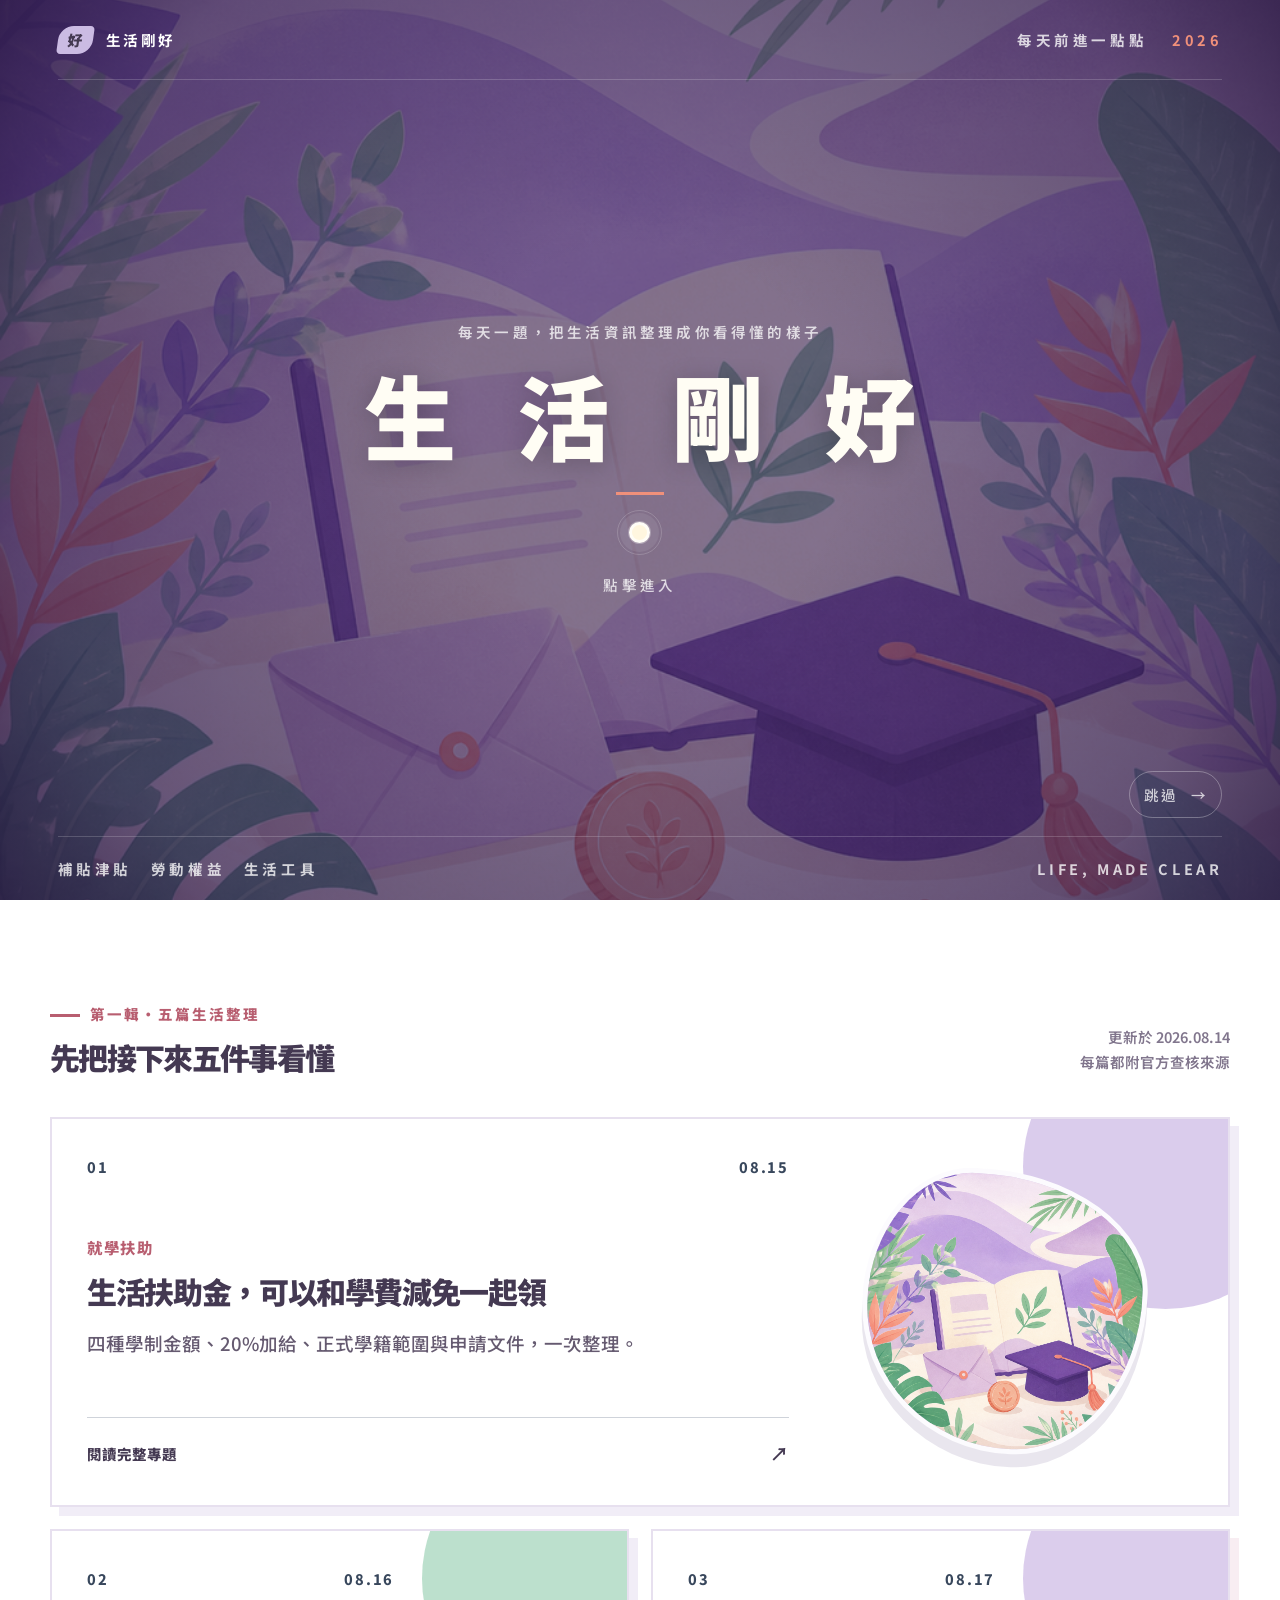
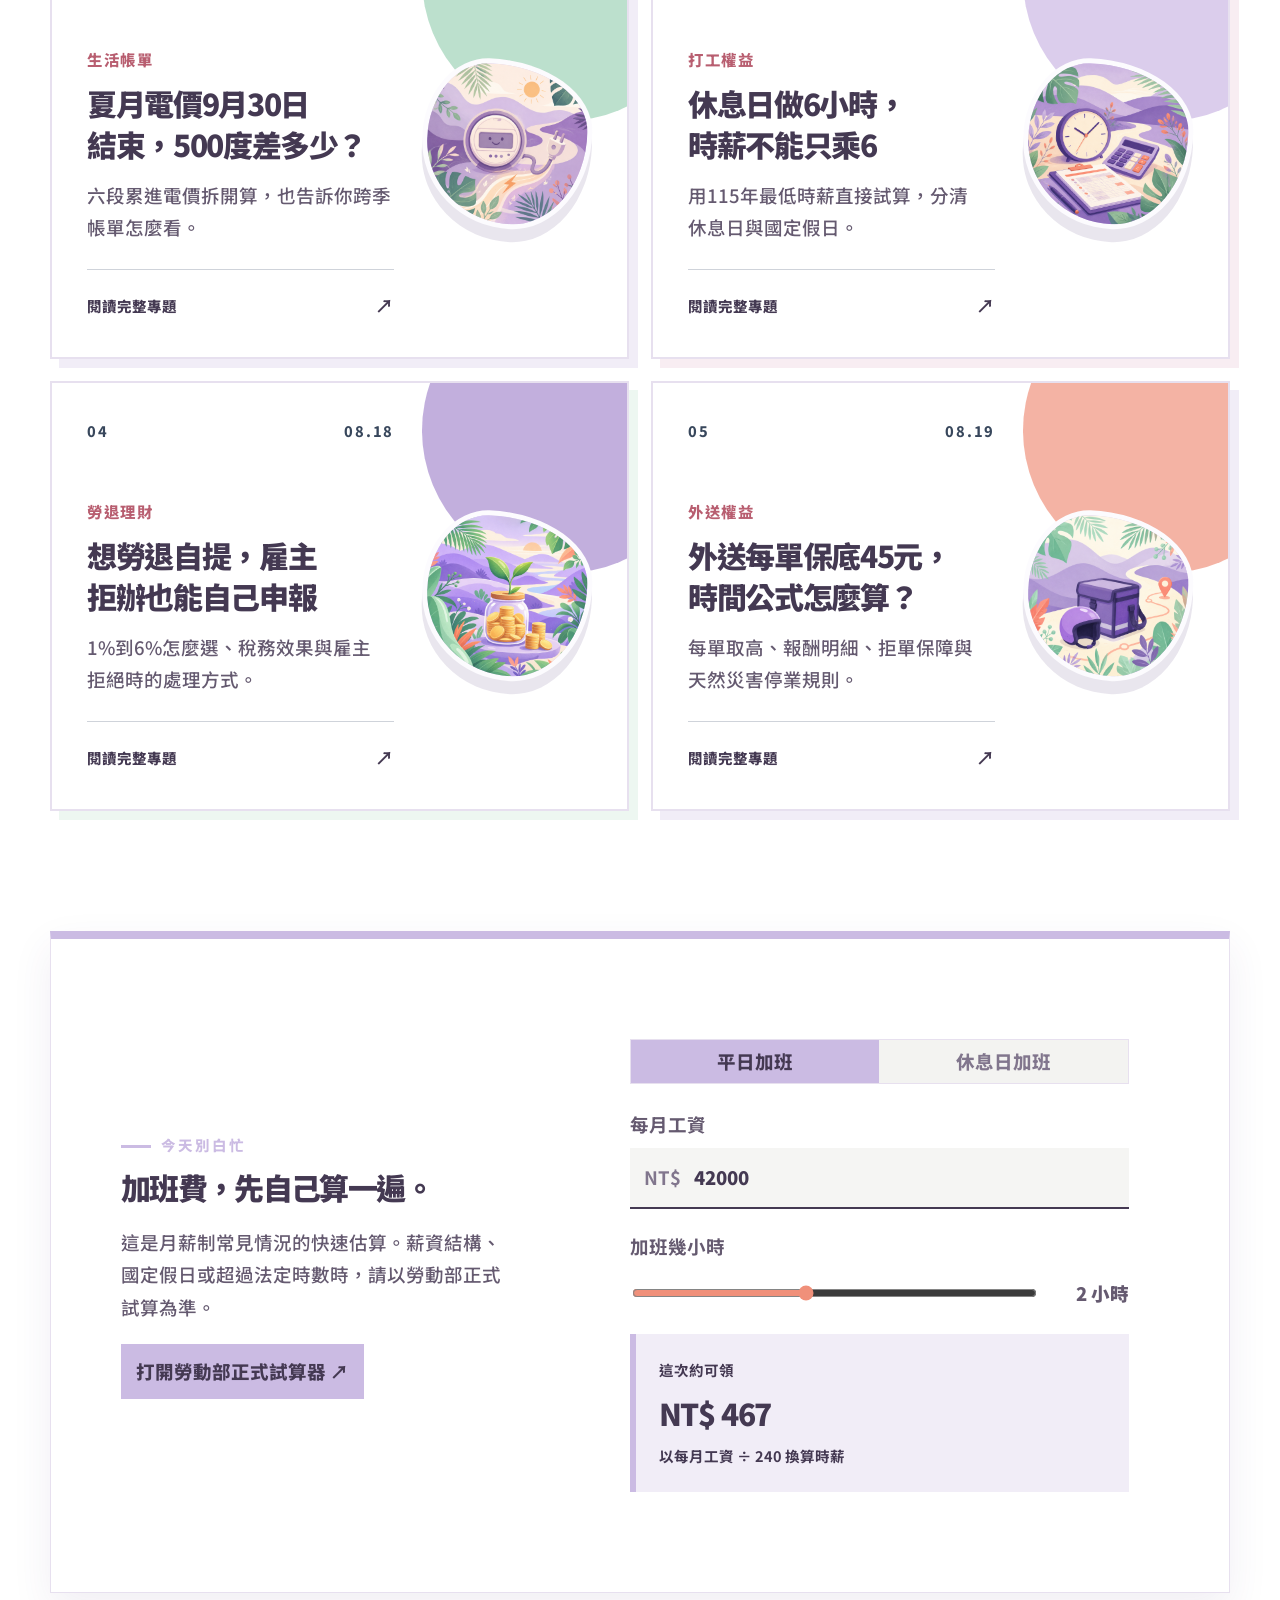
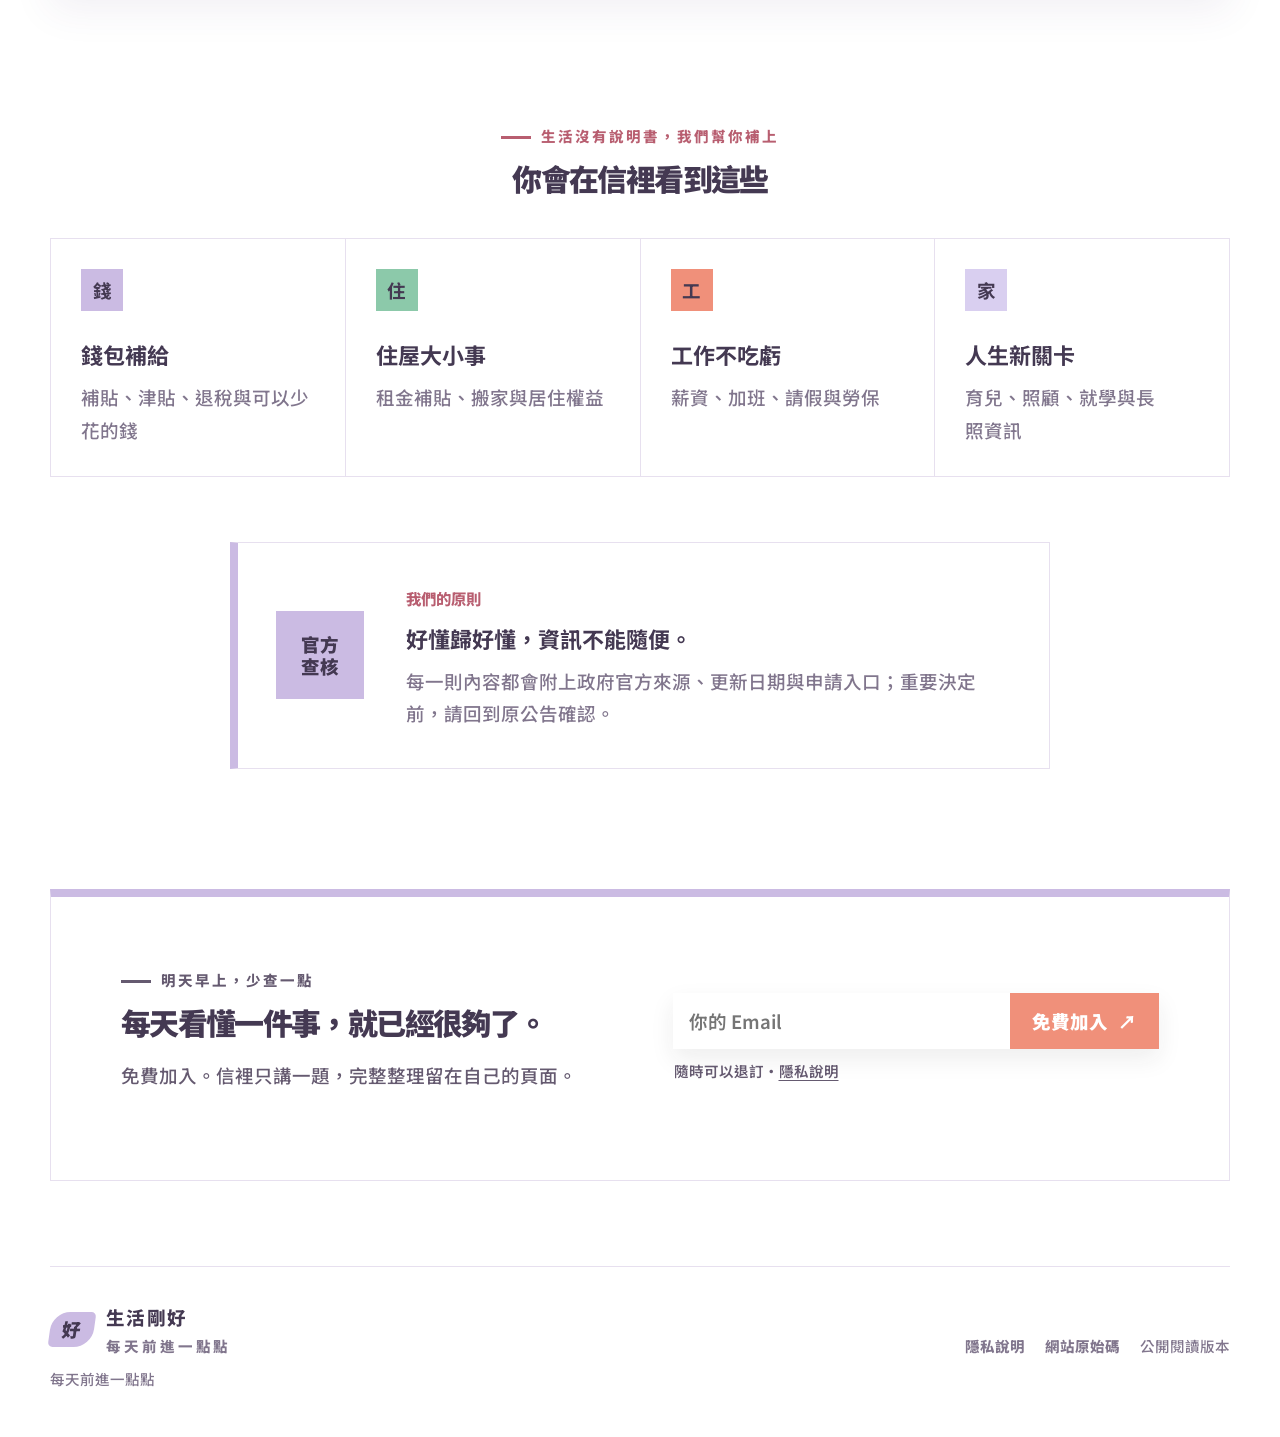
==== commit 054dcbb4: "Apply word-aware Chinese line breaking" ====
--- a/life/index.html
+++ b/life/index.html
@@ -16,7 +16,7 @@
   <link rel="preconnect" href="https://fonts.googleapis.com">
   <link rel="preconnect" href="https://fonts.gstatic.com" crossorigin>
   <link href="https://fonts.googleapis.com/css2?family=Noto+Sans+TC:wght@400;500;600;700;800;900&display=swap" rel="stylesheet">
-  <link rel="stylesheet" href="/life/life.css?v=20260817-white">
+  <link rel="stylesheet" href="/life/life.css?v=20260817-breaks">
   <script>try{if(sessionStorage.getItem("lifeIntroSeen")&&new URLSearchParams(location.search).get("intro")!=="1")document.documentElement.classList.add("intro-seen")}catch(e){}</script>
 </head>
 <body>
@@ -58,7 +58,7 @@
     <section class="hero" id="top">
       <div class="hero-copy">
         <p class="eyebrow">每天 3 分鐘，讀懂一件生活權益</p>
-        <h1 tabindex="-1">生活資訊，<br>整理成<span>你看得懂</span>的樣子。</h1>
+        <h1 tabindex="-1">生活資訊，整理成<span>你看得懂</span>的樣子。</h1>
         <p class="hero-lede">一天只處理一個生活問題。從補貼資格、可以拿多少，到文件與申請步驟，都整理在自己的專題頁，不再把你丟回難讀的公文網站。</p>
         <form class="subscribe-form" data-life-subscribe>
           <div class="form-row">
@@ -90,7 +90,7 @@
           <span class="preview-pin" aria-hidden="true"></span>
           <div class="preview-topline"><span>生活剛好</span><span>DAILY BRIEF</span></div>
           <p class="preview-date">2026.08.15 SAT.</p>
-          <h2>生活扶助金，<br>現在可以一起領？</h2>
+          <h2>生活扶助金，現在可以一起領？</h2>
           <div class="preview-story featured"><b>01</b><span><small>先看結論</small>新制取消了哪一個二選一限制</span></div>
           <div class="preview-story"><b>02</b><span><small>資格與金額</small>四種學制金額與20%加給</span></div>
           <div class="preview-story"><b>03</b><span><small>文件與步驟</small>等公告前先把資料備齊</span></div>
@@ -200,7 +200,7 @@
     </section>
 
     <section class="final-cta" id="subscribe">
-      <div><p class="kicker light">明天早上，少查一點</p><h2>每天看懂一件事，<br>就已經很夠了。</h2><p>免費加入。信裡只講一題，完整整理留在自己的頁面。</p></div>
+      <div><p class="kicker light">明天早上，少查一點</p><h2>每天看懂一件事，就已經很夠了。</h2><p>免費加入。信裡只講一題，完整整理留在自己的頁面。</p></div>
       <form class="subscribe-form compact" data-life-subscribe>
         <div class="form-row">
           <label><span class="sr-only">電子信箱</span><input type="email" name="email" autocomplete="email" placeholder="你的 Email" maxlength="254" required></label>
@@ -218,6 +218,7 @@
     <p>每天前進一點點</p>
     <div><a href="/life/privacy/">隱私說明</a><a href="https://github.com/guanwei-cmd/guanwei-cmd.github.io">網站原始碼</a><span>公開閱讀版本</span></div>
   </footer>
+  <script src="/life/line-breaks.js?v=20260817" defer></script>
   <script src="/life/life.js" defer></script>
 </body>
 </html>
--- a/life/life.css
+++ b/life/life.css
@@ -35,7 +35,13 @@
 }
 a { color: inherit; text-decoration: none; }
 button, input, select { font: inherit; }
-h1, h2, h3, p { text-wrap: pretty; }
+/* 中文換行規則：標題配平、內文避孤字；line-breaks.js 再把斷點限制在詞界。 */
+h1, h2, h3 { overflow-wrap: break-word; line-break: strict; text-wrap: balance; }
+p, li, summary, dt, dd { overflow-wrap: break-word; line-break: strict; text-wrap: pretty; }
+html.zh-word-break h1, html.zh-word-break h2, html.zh-word-break h3,
+html.zh-word-break p, html.zh-word-break li, html.zh-word-break summary,
+html.zh-word-break dt, html.zh-word-break dd { word-break: keep-all; }
+.nb, .no-break { white-space: nowrap; }
 .sr-only { position: absolute; width: 1px; height: 1px; padding: 0; margin: -1px; overflow: hidden; clip: rect(0, 0, 0, 0); white-space: nowrap; border: 0; }
 .honeypot { position: absolute !important; left: -9999px !important; }
 
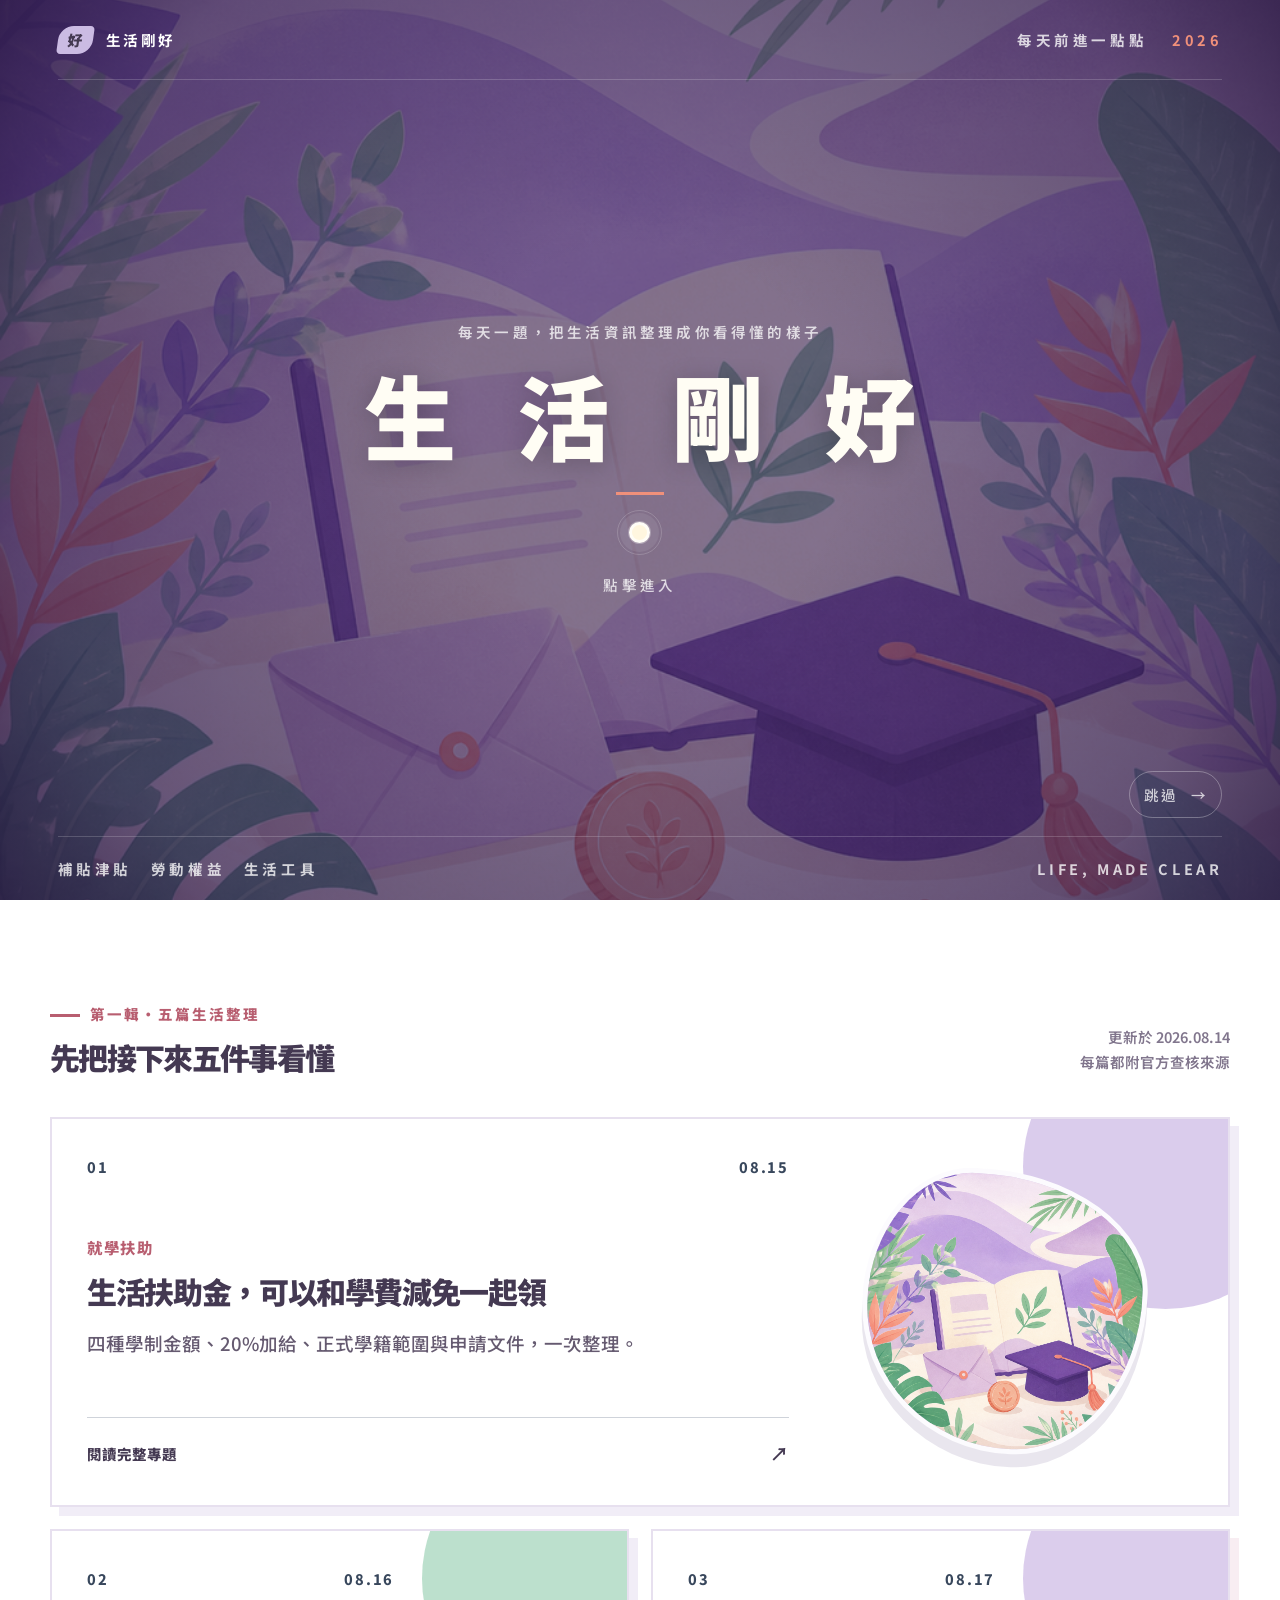
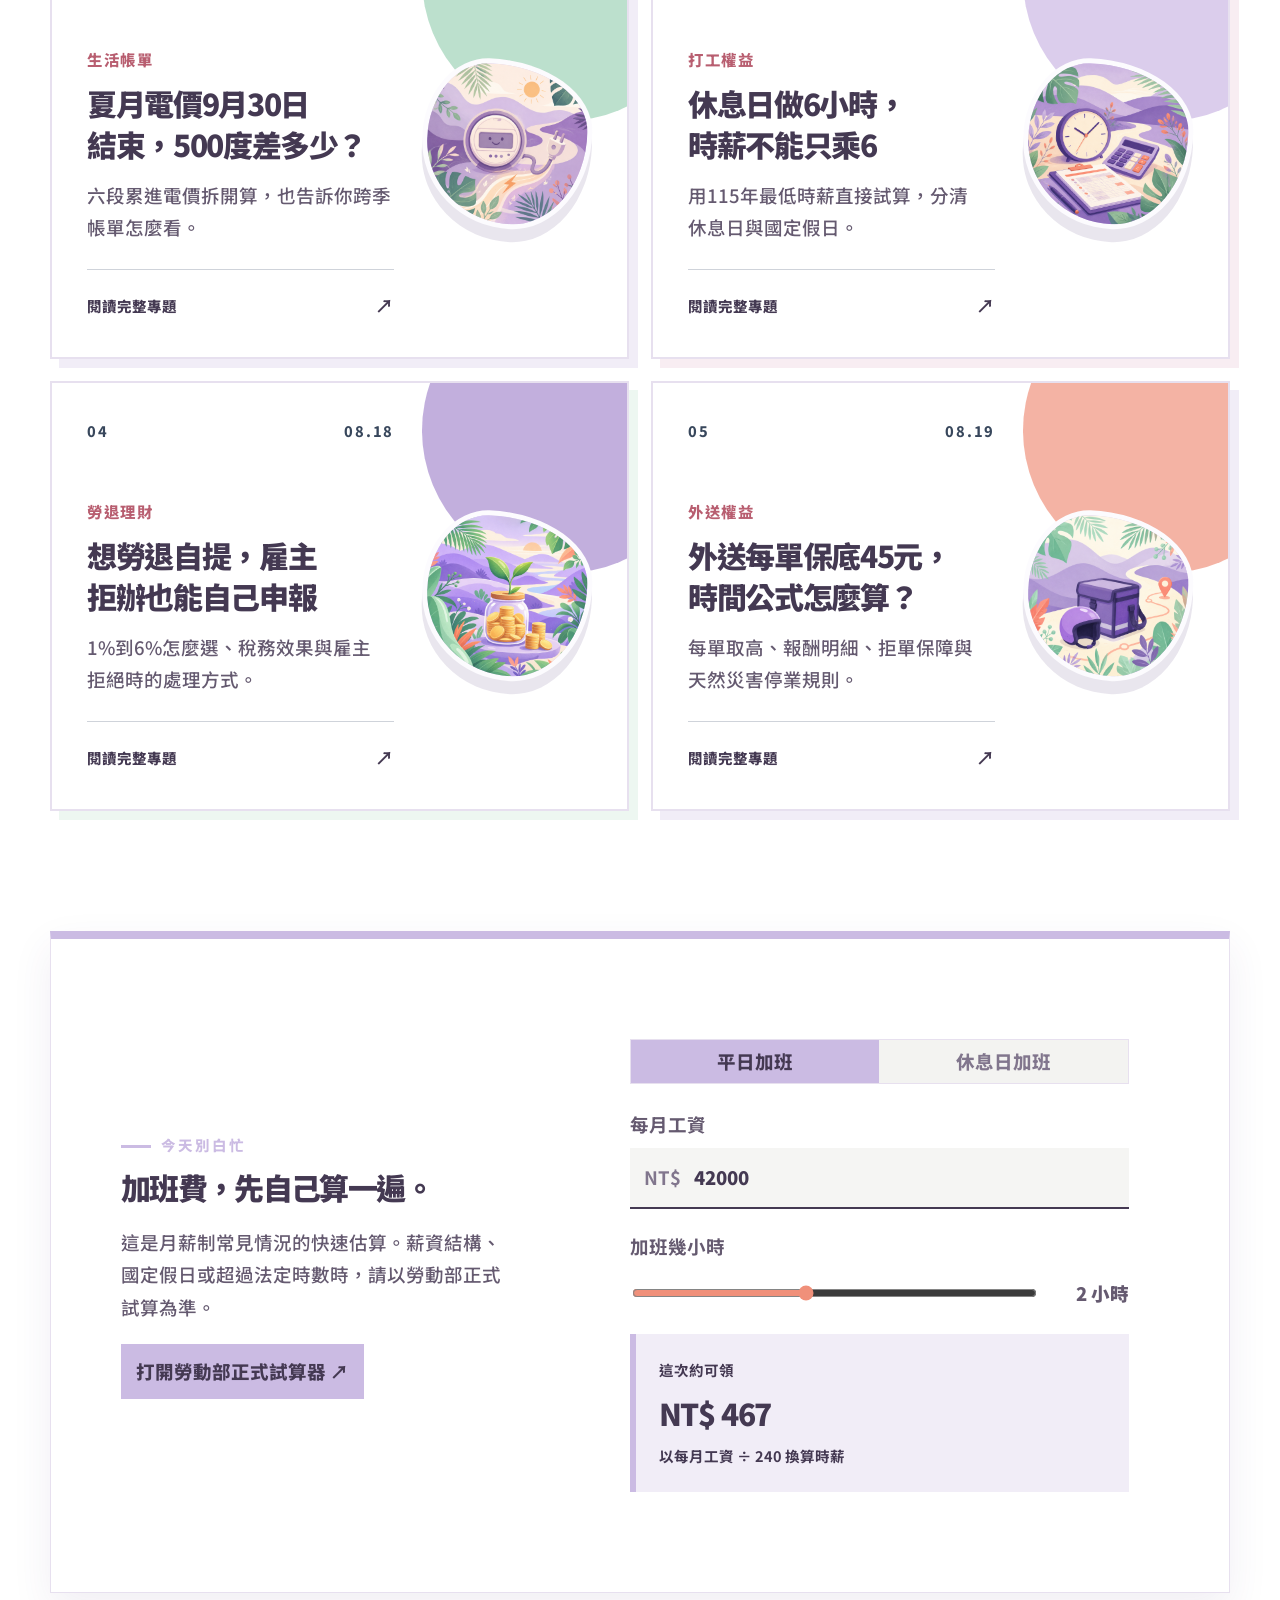
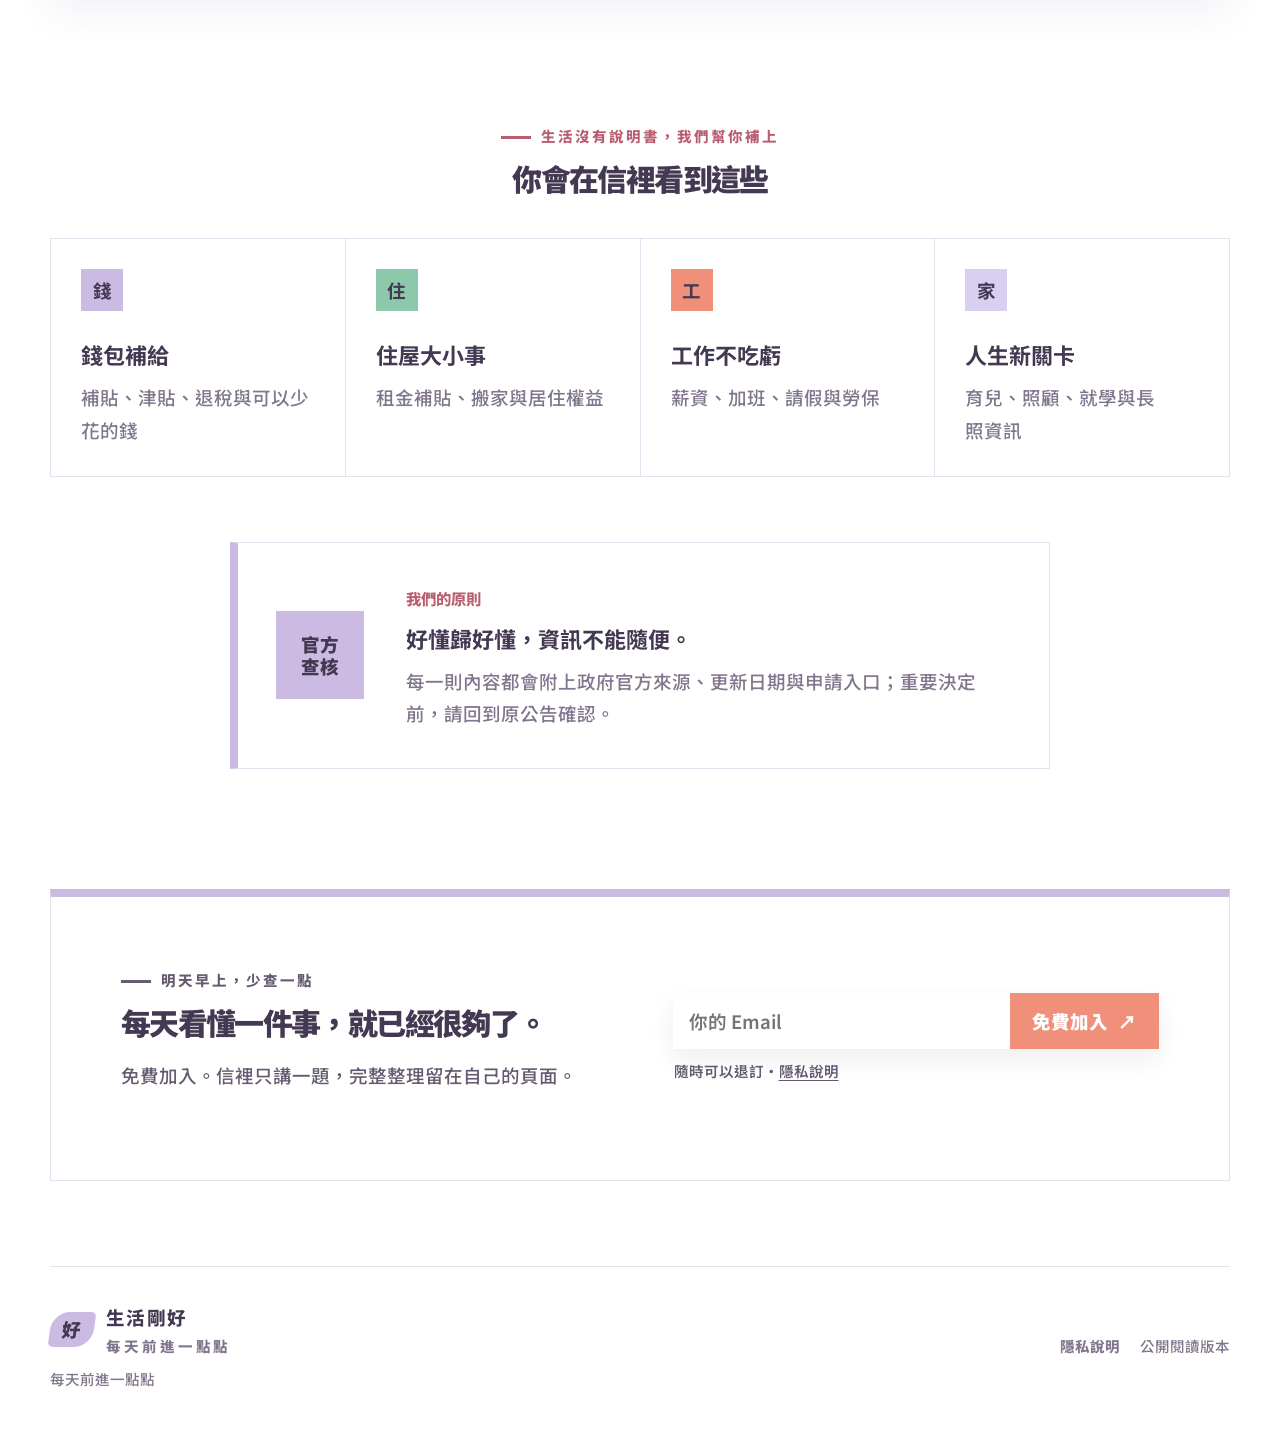
==== commit 25ed6534: "Remove source-code footer link" ====
--- a/life/index.html
+++ b/life/index.html
@@ -216,7 +216,7 @@
   <footer class="site-footer">
     <a class="brand" href="/life/"><span class="brand-mark" aria-hidden="true">好</span><span class="brand-copy"><b>生活剛好</b><small>每天前進一點點</small></span></a>
     <p>每天前進一點點</p>
-    <div><a href="/life/privacy/">隱私說明</a><a href="https://github.com/guanwei-cmd/guanwei-cmd.github.io">網站原始碼</a><span>公開閱讀版本</span></div>
+    <div><a href="/life/privacy/">隱私說明</a><span>公開閱讀版本</span></div>
   </footer>
   <script src="/life/line-breaks.js?v=20260817" defer></script>
   <script src="/life/life.js" defer></script>
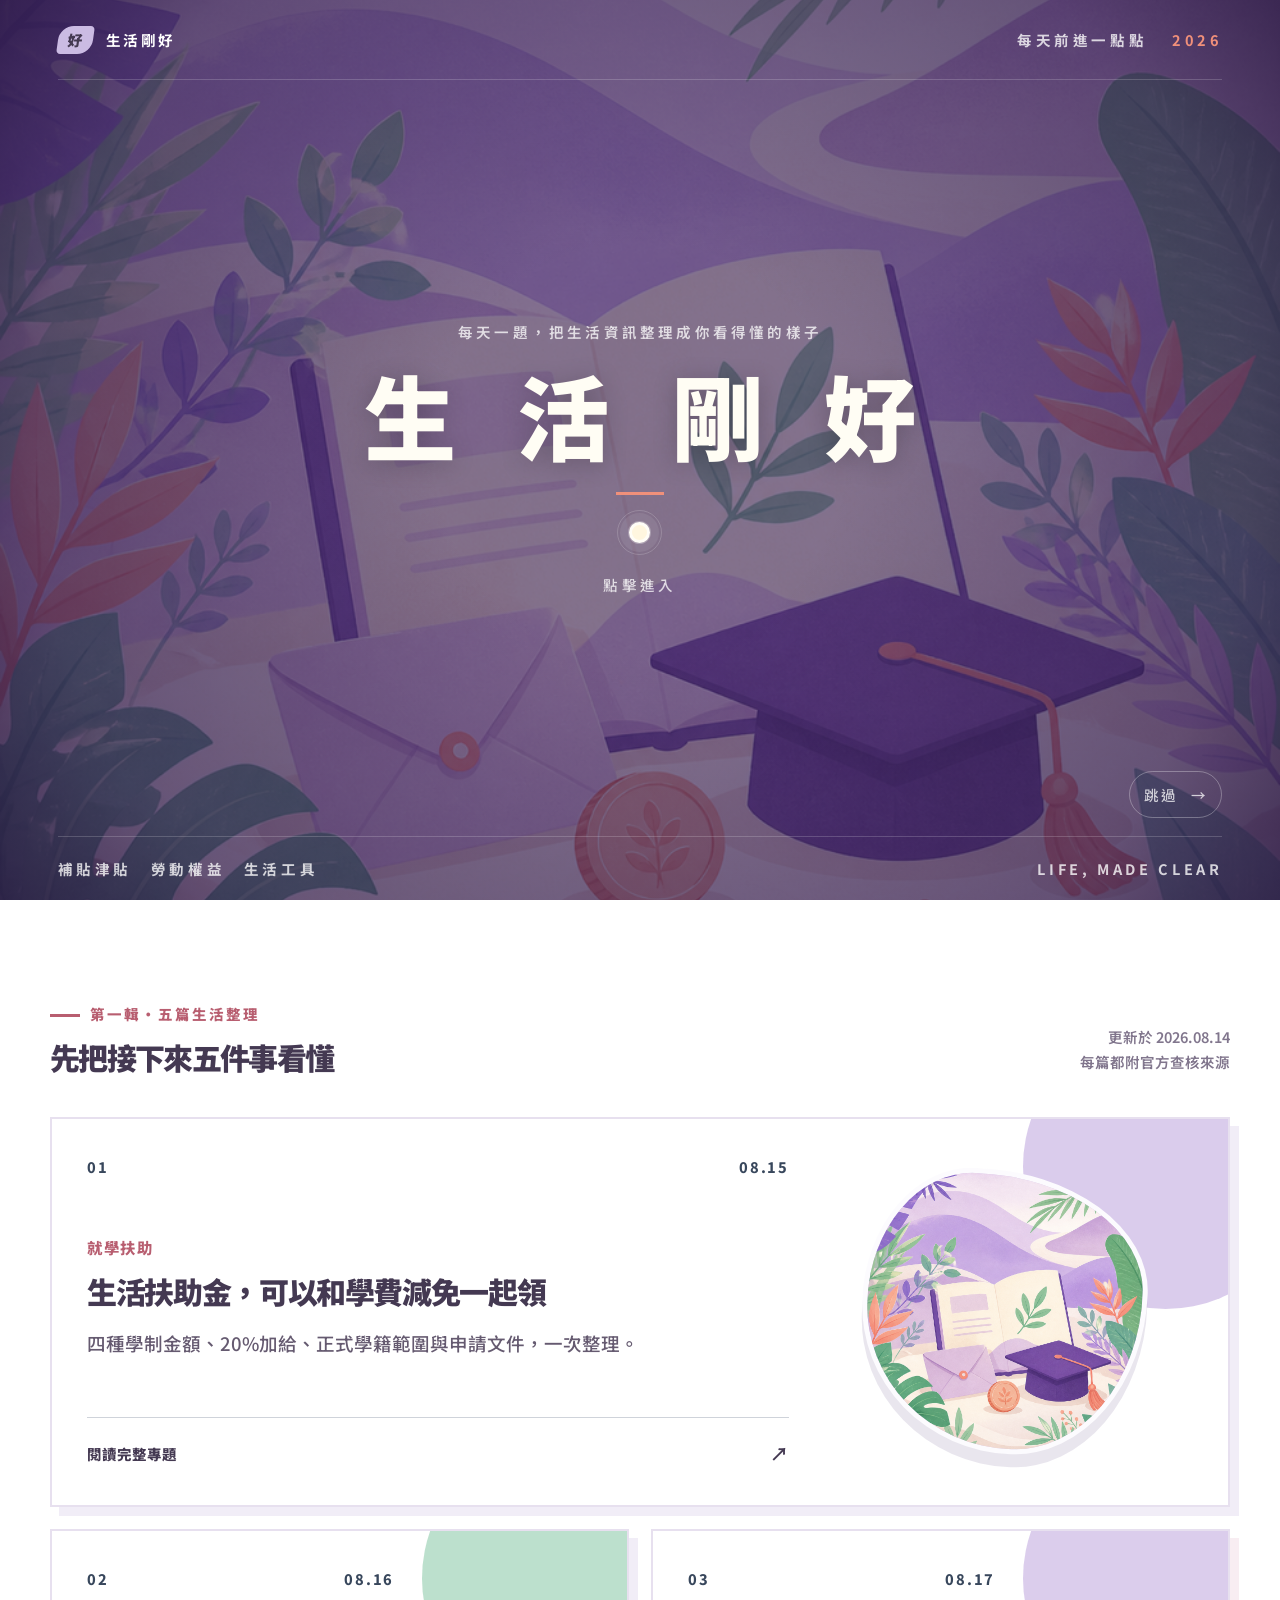
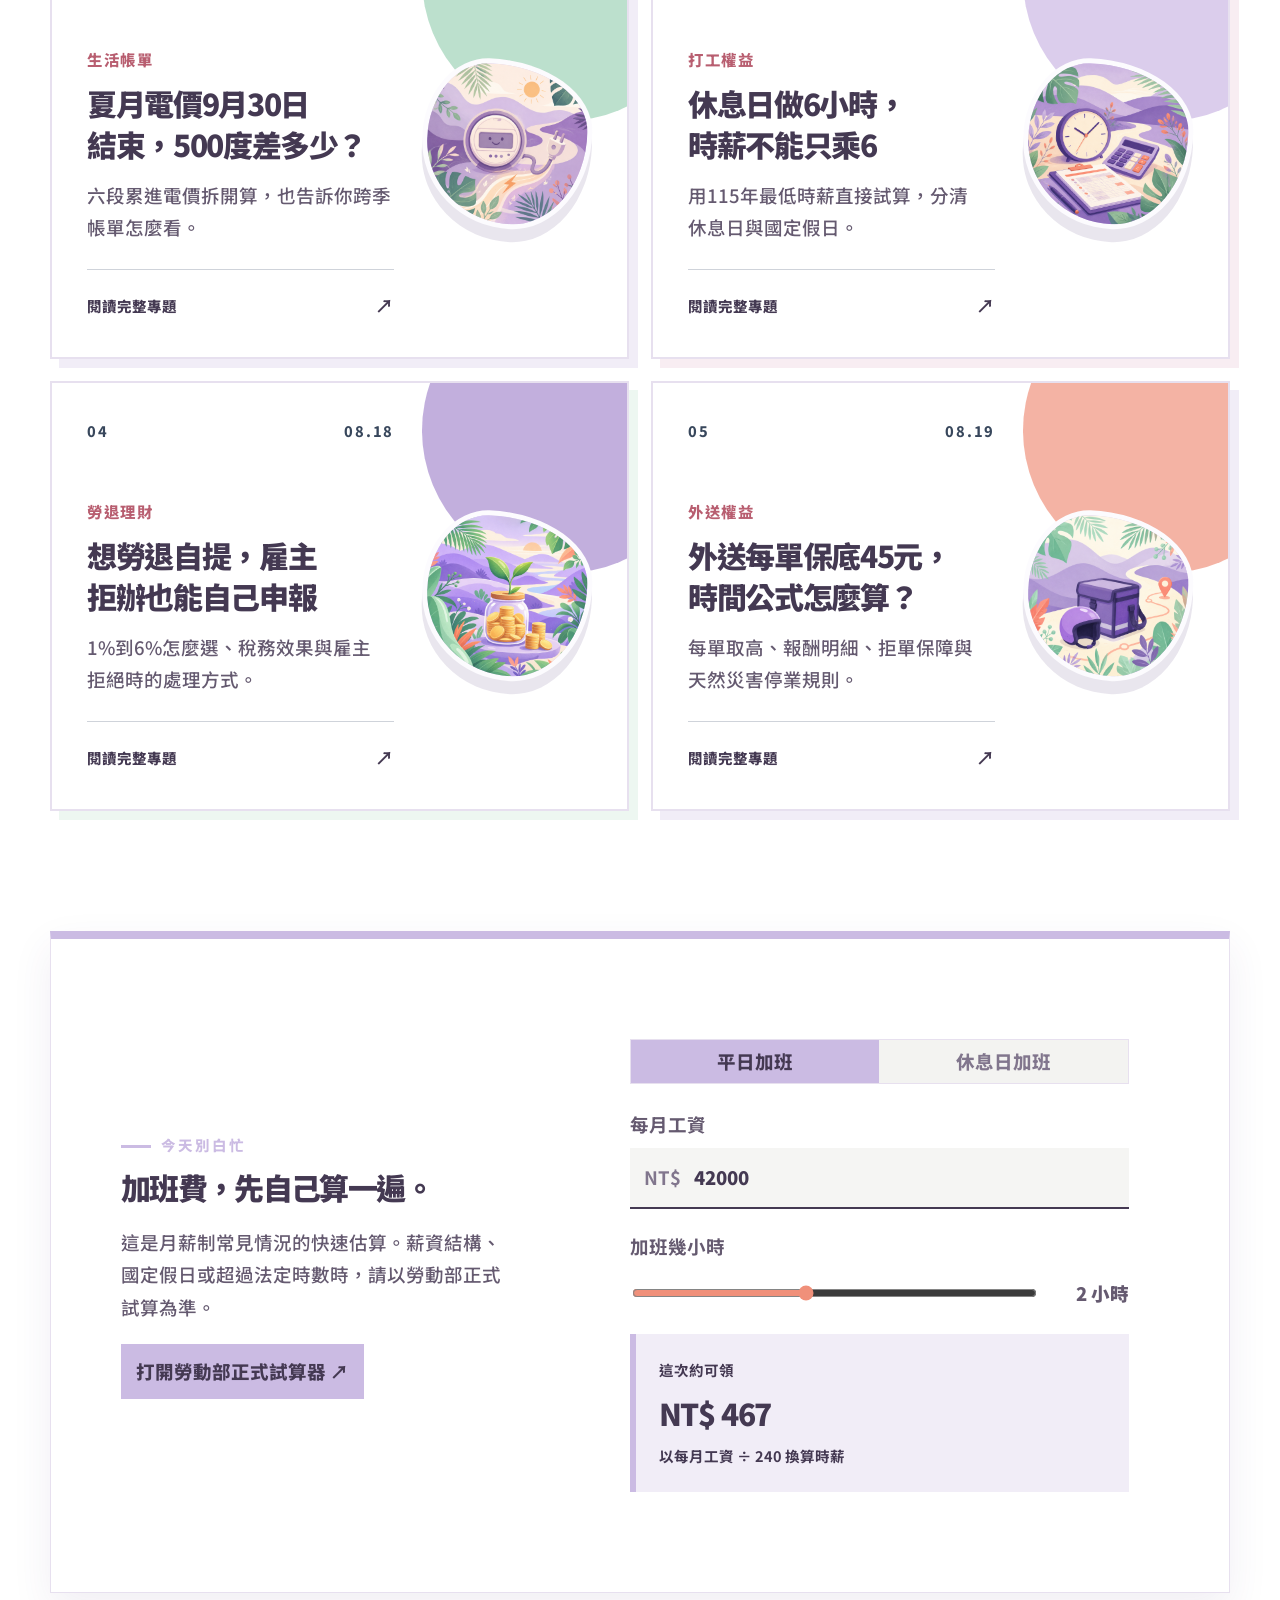
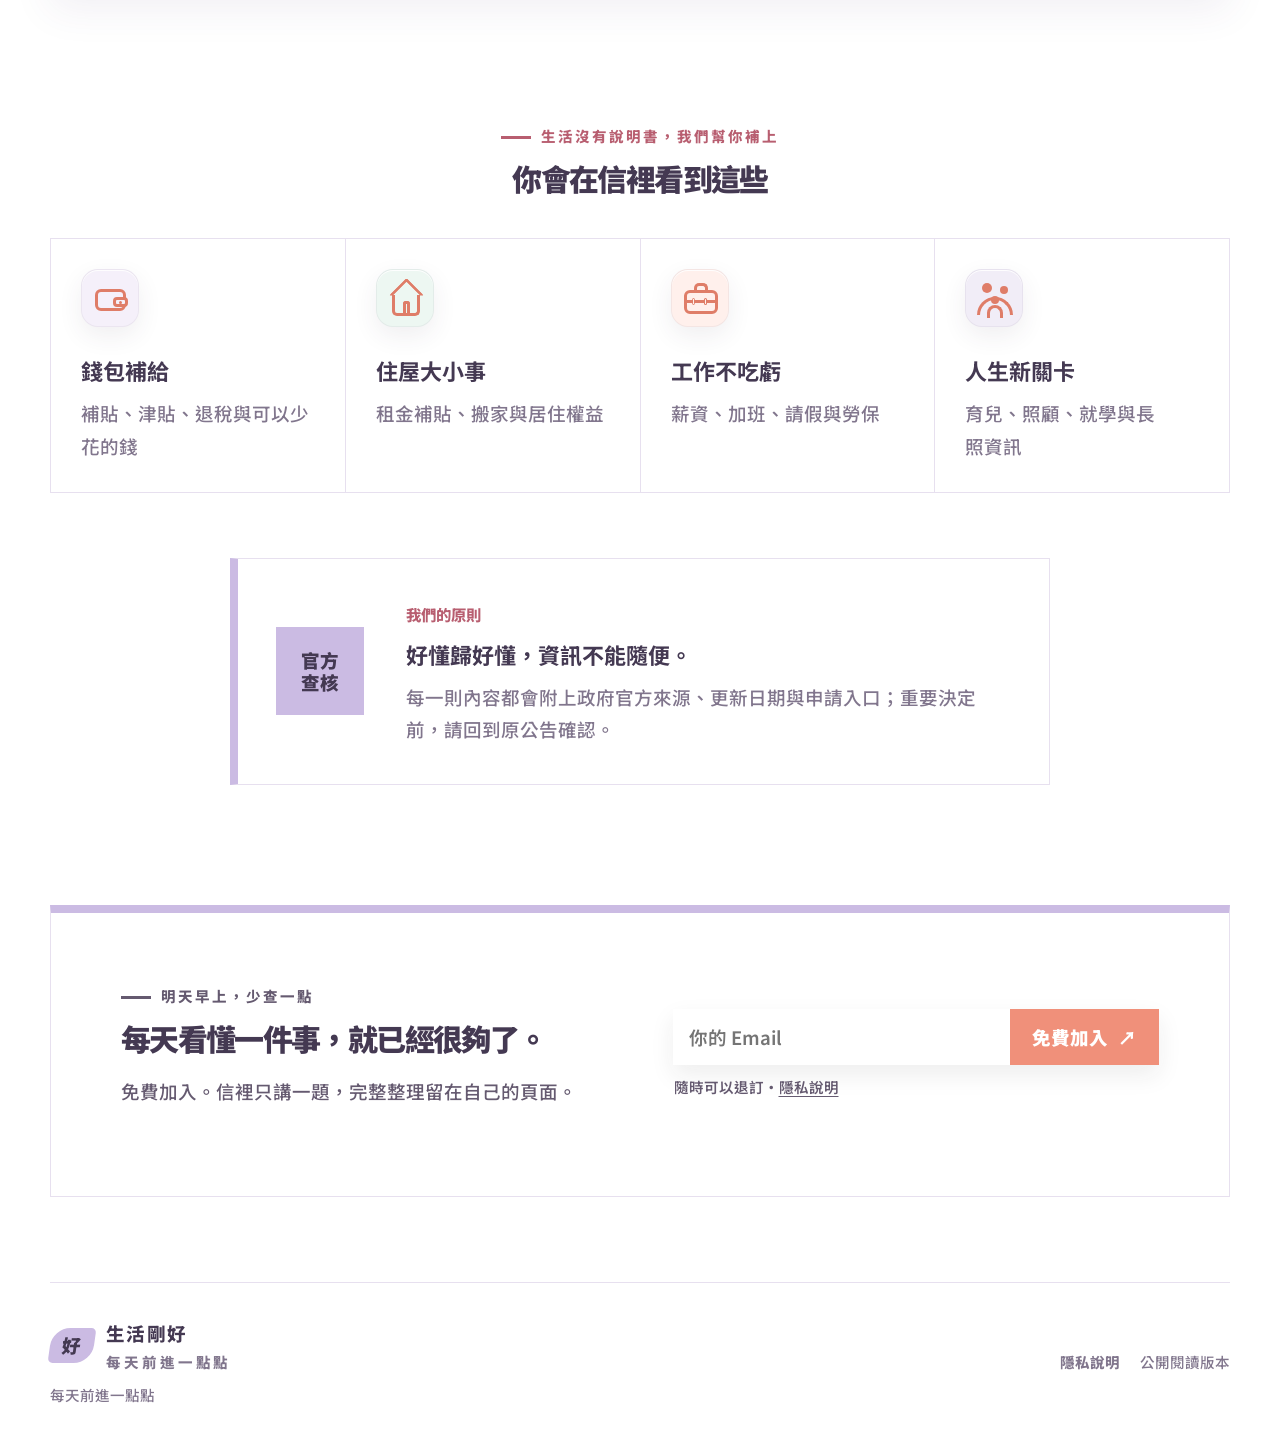
==== commit f247846d: "Replace topic labels with app-style icons" ====
--- a/life/index.html
+++ b/life/index.html
@@ -16,7 +16,7 @@
   <link rel="preconnect" href="https://fonts.googleapis.com">
   <link rel="preconnect" href="https://fonts.gstatic.com" crossorigin>
   <link href="https://fonts.googleapis.com/css2?family=Noto+Sans+TC:wght@400;500;600;700;800;900&display=swap" rel="stylesheet">
-  <link rel="stylesheet" href="/life/life.css?v=20260817-breaks">
+  <link rel="stylesheet" href="/life/life.css?v=20260817-icons">
   <script>try{if(sessionStorage.getItem("lifeIntroSeen")&&new URLSearchParams(location.search).get("intro")!=="1")document.documentElement.classList.add("intro-seen")}catch(e){}</script>
 </head>
 <body>
@@ -191,10 +191,10 @@
     <section class="section topics" id="about">
       <header class="section-heading centered"><div><p class="kicker">生活沒有說明書，我們幫你補上</p><h2>你會在信裡看到這些</h2></div></header>
       <div class="topic-grid">
-        <article><b>錢</b><h3>錢包補給</h3><p>補貼、津貼、退稅與可以少花的錢</p></article>
-        <article><b>住</b><h3>住屋大小事</h3><p>租金補貼、搬家與居住權益</p></article>
-        <article><b>工</b><h3>工作不吃虧</h3><p>薪資、加班、請假與勞保</p></article>
-        <article><b>家</b><h3>人生新關卡</h3><p>育兒、照顧、就學與長照資訊</p></article>
+        <article><span class="topic-icon topic-icon-wallet" aria-hidden="true"><i></i></span><h3>錢包補給</h3><p>補貼、津貼、退稅與可以少花的錢</p></article>
+        <article><span class="topic-icon topic-icon-home" aria-hidden="true"><i></i></span><h3>住屋大小事</h3><p>租金補貼、搬家與居住權益</p></article>
+        <article><span class="topic-icon topic-icon-work" aria-hidden="true"><i></i></span><h3>工作不吃虧</h3><p>薪資、加班、請假與勞保</p></article>
+        <article><span class="topic-icon topic-icon-family" aria-hidden="true"><i></i></span><h3>人生新關卡</h3><p>育兒、照顧、就學與長照資訊</p></article>
       </div>
       <div class="editor-note"><div class="stamp">官方<br>查核</div><div><small>我們的原則</small><h3>好懂歸好懂，資訊不能隨便。</h3><p>每一則內容都會附上政府官方來源、更新日期與申請入口；重要決定前，請回到原公告確認。</p></div></div>
     </section>
--- a/life/life.css
+++ b/life/life.css
@@ -268,10 +268,11 @@
   border-top: 8px solid var(--yellow);
   box-shadow: 0 24px 60px rgba(30, 32, 36, .16);
 }
-.newsletter-preview::before { position: absolute; top: 0; right: 0; width: 94px; height: 94px; content: ""; background: linear-gradient(135deg, transparent 49%, #f2f2ef 50%); }
+.newsletter-preview::before { position: absolute; top: 0; right: 0; width: 72px; height: 72px; content: ""; background: linear-gradient(135deg, transparent 49%, #f2f2ef 50%); pointer-events: none; }
 .preview-pin { display: none; }
 .preview-topline, .preview-footer { display: flex; align-items: center; justify-content: space-between; font-size: var(--fs-xs); font-weight: 800; letter-spacing: .13em; }
-.preview-topline { padding: 3px 0 14px; border-bottom: 1px solid var(--ink); }
+.preview-topline { position: relative; z-index: 1; gap: 14px; min-height: 52px; padding: 3px 78px 14px 0; border-bottom: 1px solid var(--ink); }
+.preview-topline span { white-space: nowrap; }
 .preview-date { margin: 26px 0 0; color: var(--coral-dark); font-size: var(--fs-xs); font-weight: 800; letter-spacing: .13em; }
 .newsletter-preview h2 { margin: 8px 0 22px; color: var(--ink); font-size: var(--fs-l); font-weight: 900; letter-spacing: -.045em; line-height: 1.3; }
 .preview-story { display: grid; grid-template-columns: 35px 1fr; gap: 12px; align-items: center; min-height: 60px; padding: 10px 0; border-bottom: 1px solid var(--line); font-size: var(--fs-xs); font-weight: 800; }
@@ -400,10 +401,25 @@
 .topic-grid { display: grid; grid-template-columns: repeat(4, 1fr); border-top: 1px solid var(--line); border-left: 1px solid var(--line); }
 .topic-grid article { min-height: 220px; padding: 30px; background: var(--paper); border-right: 1px solid var(--line); border-bottom: 1px solid var(--line); transition: background .2s; }
 .topic-grid article:hover { background: var(--yellow-soft); }
-.topic-grid b { display: grid; width: 42px; height: 42px; place-items: center; color: var(--ink); background: var(--yellow); font-size: var(--fs-base); }
-.topic-grid article:nth-child(2) b { background: var(--green); }
-.topic-grid article:nth-child(3) b { background: var(--coral); }
-.topic-grid article:nth-child(4) b { background: var(--blue); }
+.topic-icon { --icon-color: #df7d68; --icon-bg: #f5f0fa; position: relative; display: block; width: 58px; height: 58px; color: var(--icon-color); background: var(--icon-bg); border: 1px solid rgba(68, 57, 82, .06); border-radius: 17px; box-shadow: 0 9px 24px rgba(68, 57, 82, .08), inset 0 1px 0 rgba(255, 255, 255, .9); }
+.topic-grid article:nth-child(2) .topic-icon { --icon-bg: #edf7f2; }
+.topic-grid article:nth-child(3) .topic-icon { --icon-bg: #fff0ec; }
+.topic-grid article:nth-child(4) .topic-icon { --icon-bg: #f1edf7; }
+.topic-icon::before, .topic-icon::after, .topic-icon i, .topic-icon i::before, .topic-icon i::after { position: absolute; display: block; box-sizing: border-box; content: ""; }
+.topic-icon-wallet i { top: 19px; left: 13px; width: 31px; height: 22px; border: 3px solid currentColor; border-radius: 6px; }
+.topic-icon-wallet i::before { top: 5px; right: -5px; width: 15px; height: 10px; background: var(--icon-bg); border: 3px solid currentColor; border-radius: 4px; }
+.topic-icon-wallet i::after { top: 9px; right: 1px; width: 3px; height: 3px; background: currentColor; border-radius: 50%; }
+.topic-icon-home::before { top: 13px; left: 17px; width: 25px; height: 25px; border-color: currentColor transparent transparent currentColor; border-style: solid; border-width: 3px; border-radius: 3px; transform: rotate(45deg); }
+.topic-icon-home i { top: 25px; left: 15px; width: 28px; height: 21px; background: var(--icon-bg); border: 3px solid currentColor; border-top: 0; border-radius: 0 0 5px 5px; }
+.topic-icon-home i::after { right: 7px; bottom: 0; width: 7px; height: 12px; border: 3px solid currentColor; border-bottom: 0; border-radius: 3px 3px 0 0; }
+.topic-icon-work i { top: 20px; left: 12px; width: 34px; height: 24px; border: 3px solid currentColor; border-radius: 6px; }
+.topic-icon-work i::before { top: -10px; left: 7px; width: 14px; height: 9px; border: 3px solid currentColor; border-bottom: 0; border-radius: 5px 5px 0 0; }
+.topic-icon-work i::after { top: 7px; left: 0; width: 28px; height: 3px; background: currentColor; }
+.topic-icon-work::after { top: 28px; left: 20px; width: 3px; height: 7px; background: var(--icon-bg); border: 1px solid currentColor; border-radius: 2px; box-shadow: 12px 0 0 -1px var(--icon-bg), 12px 0 0 0 currentColor; }
+.topic-icon-family::before { top: 13px; left: 16px; width: 10px; height: 10px; background: currentColor; border-radius: 50%; box-shadow: 17px 2px 0 -1px currentColor; }
+.topic-icon-family i { top: 27px; left: 11px; width: 36px; height: 18px; border: 3px solid currentColor; border-bottom: 0; border-radius: 20px 20px 0 0; }
+.topic-icon-family i::before { top: 5px; left: 7px; width: 16px; height: 13px; background: var(--icon-bg); border: 3px solid currentColor; border-bottom: 0; border-radius: 12px 12px 0 0; }
+.topic-icon-family i::after { top: -4px; left: 11px; width: 8px; height: 8px; background: currentColor; border-radius: 50%; }
 .topic-grid h3 { margin: 24px 0 8px; color: var(--ink); font-size: var(--fs-base); }
 .topic-grid p { margin: 0; color: var(--muted); font-size: var(--fs-xs); line-height: 1.75; }
 .editor-note { display: grid; grid-template-columns: 100px 1fr; gap: 30px; align-items: center; max-width: 820px; padding: 38px; margin: 65px auto 0; background: #ffffff; border: 1px solid var(--line); border-left: 8px solid var(--yellow); }
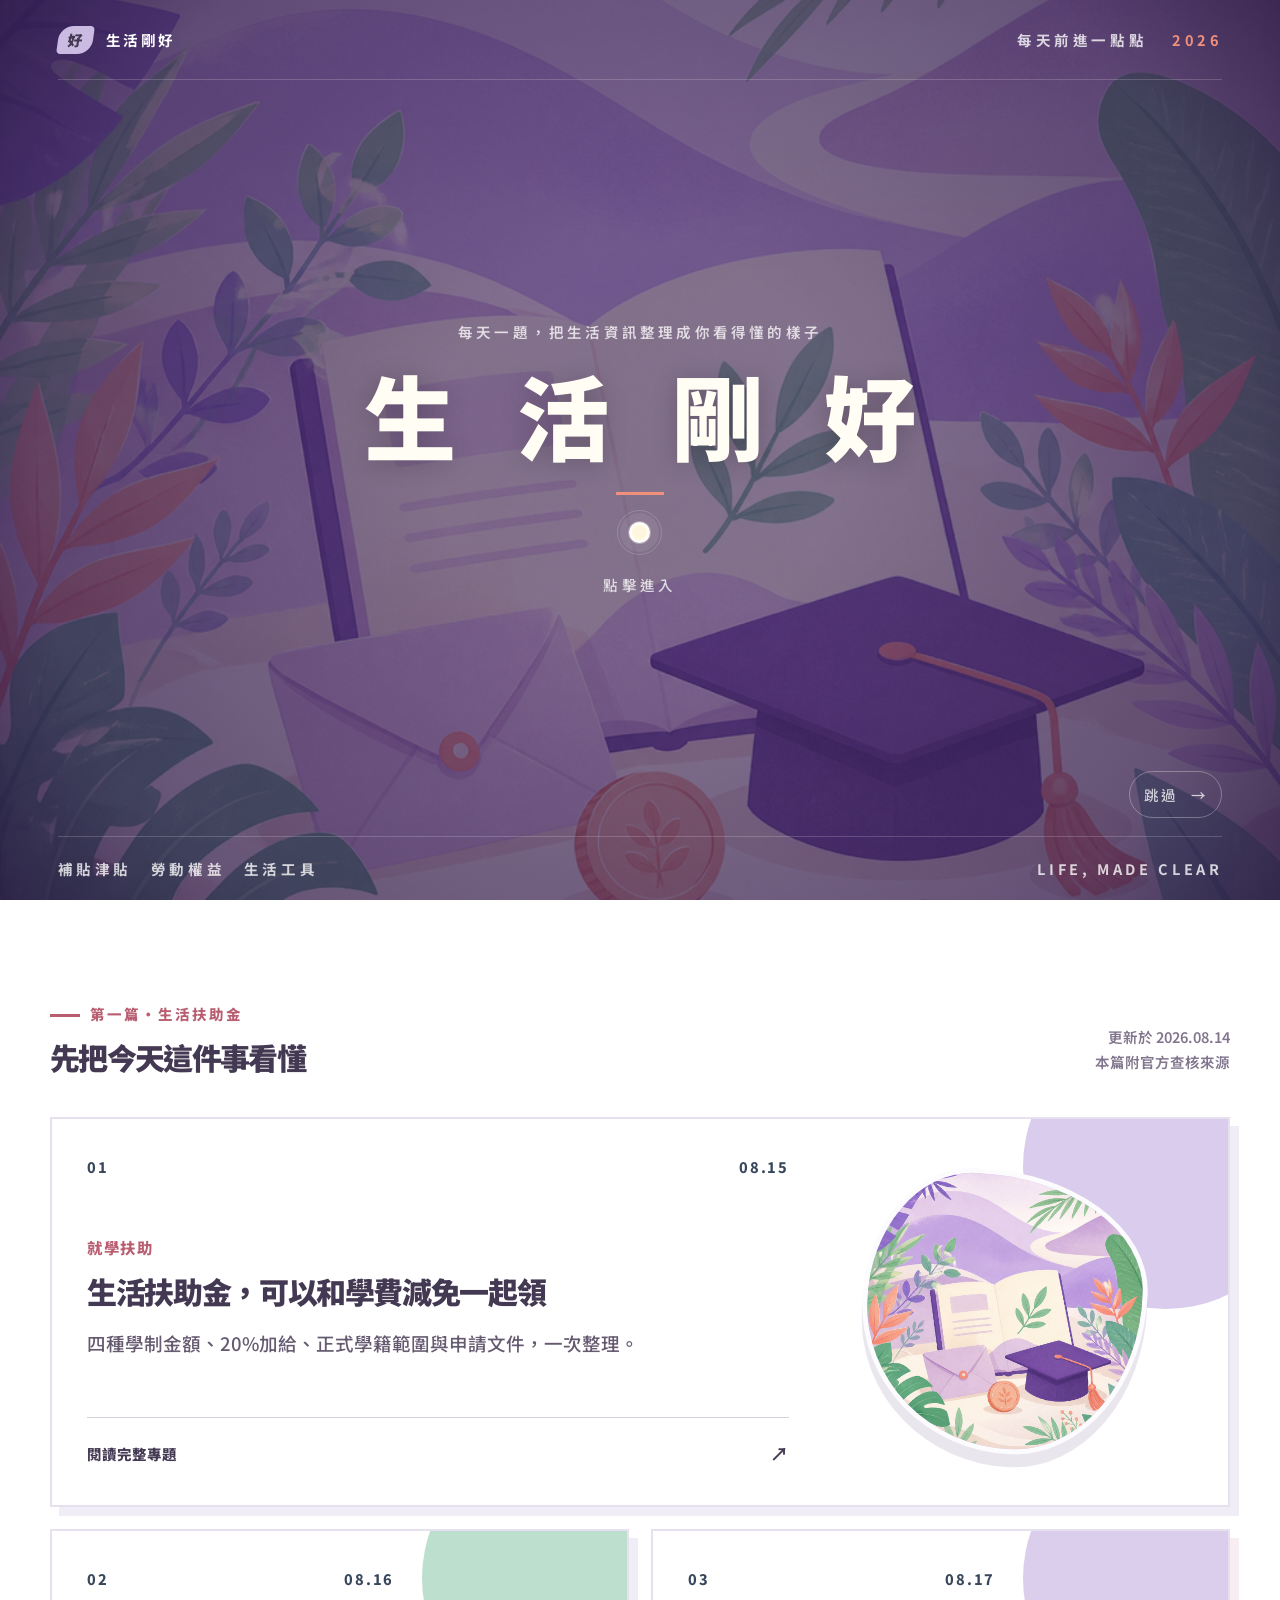
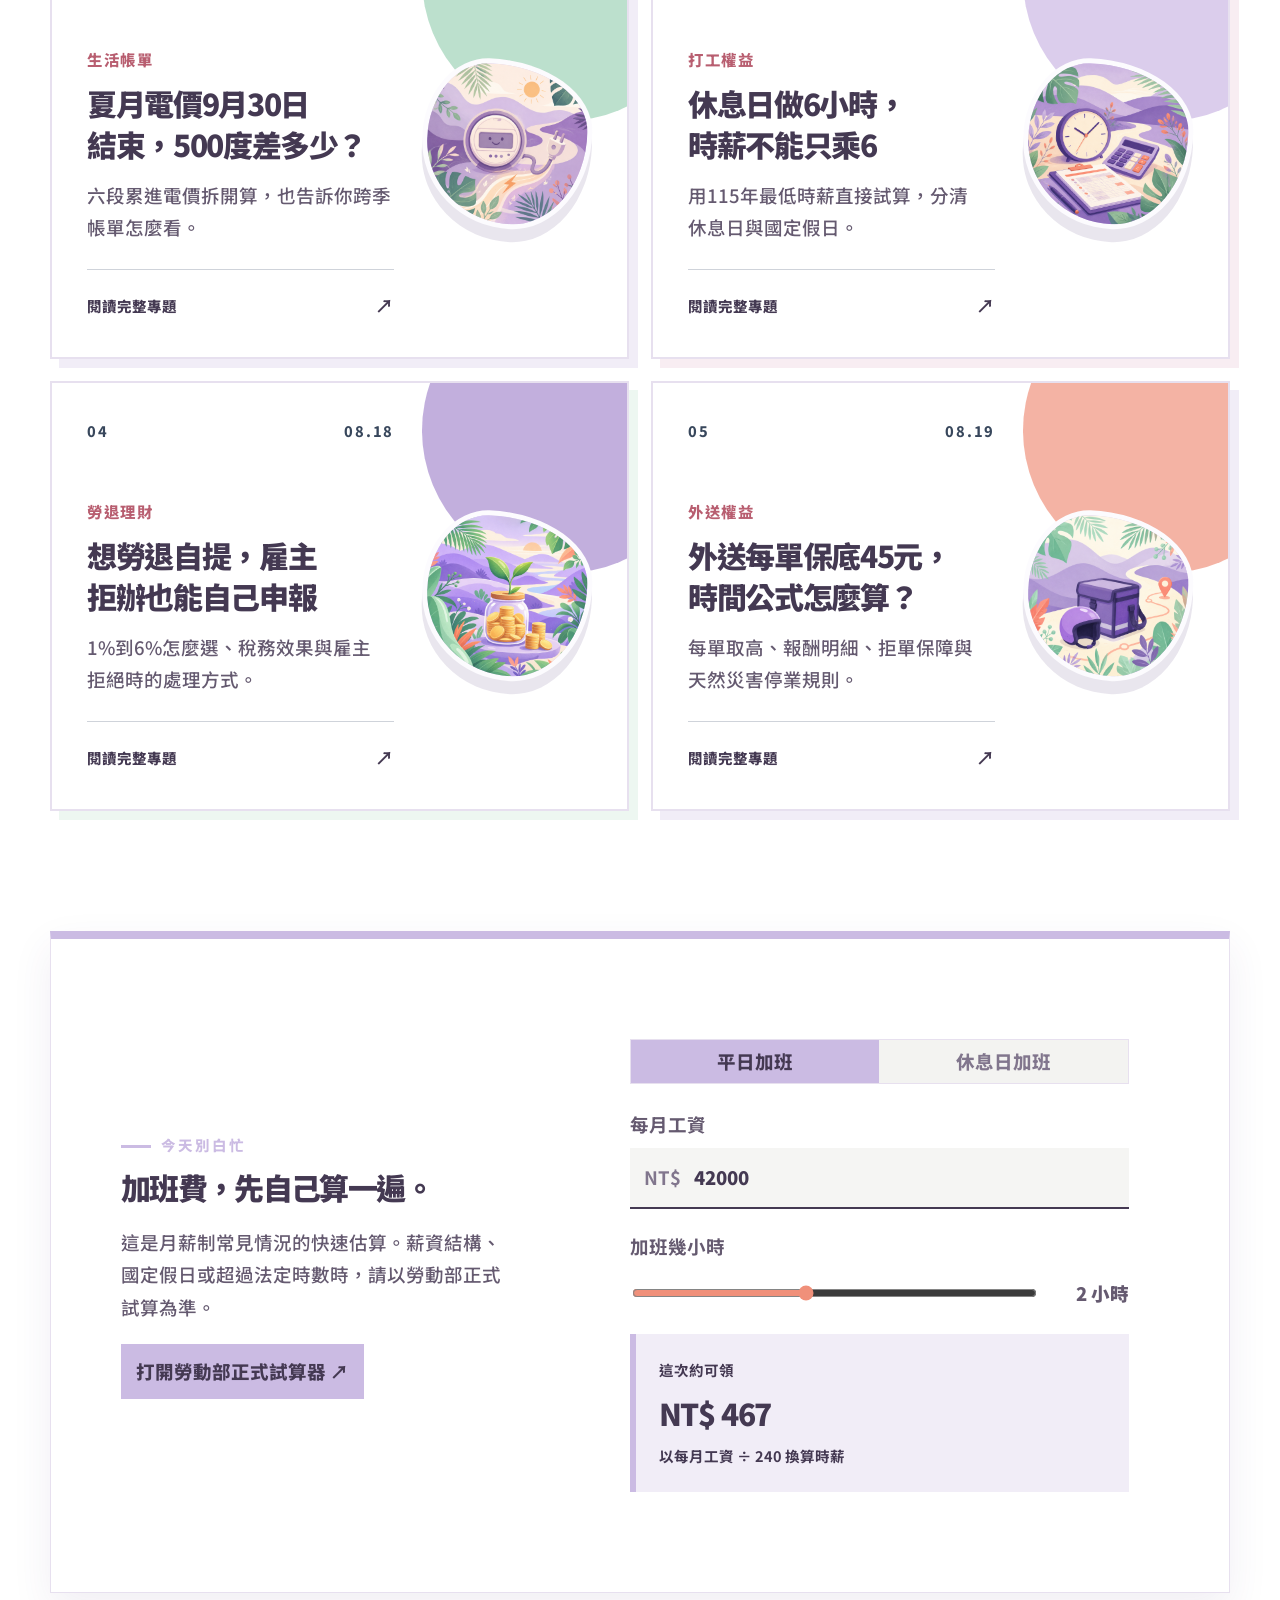
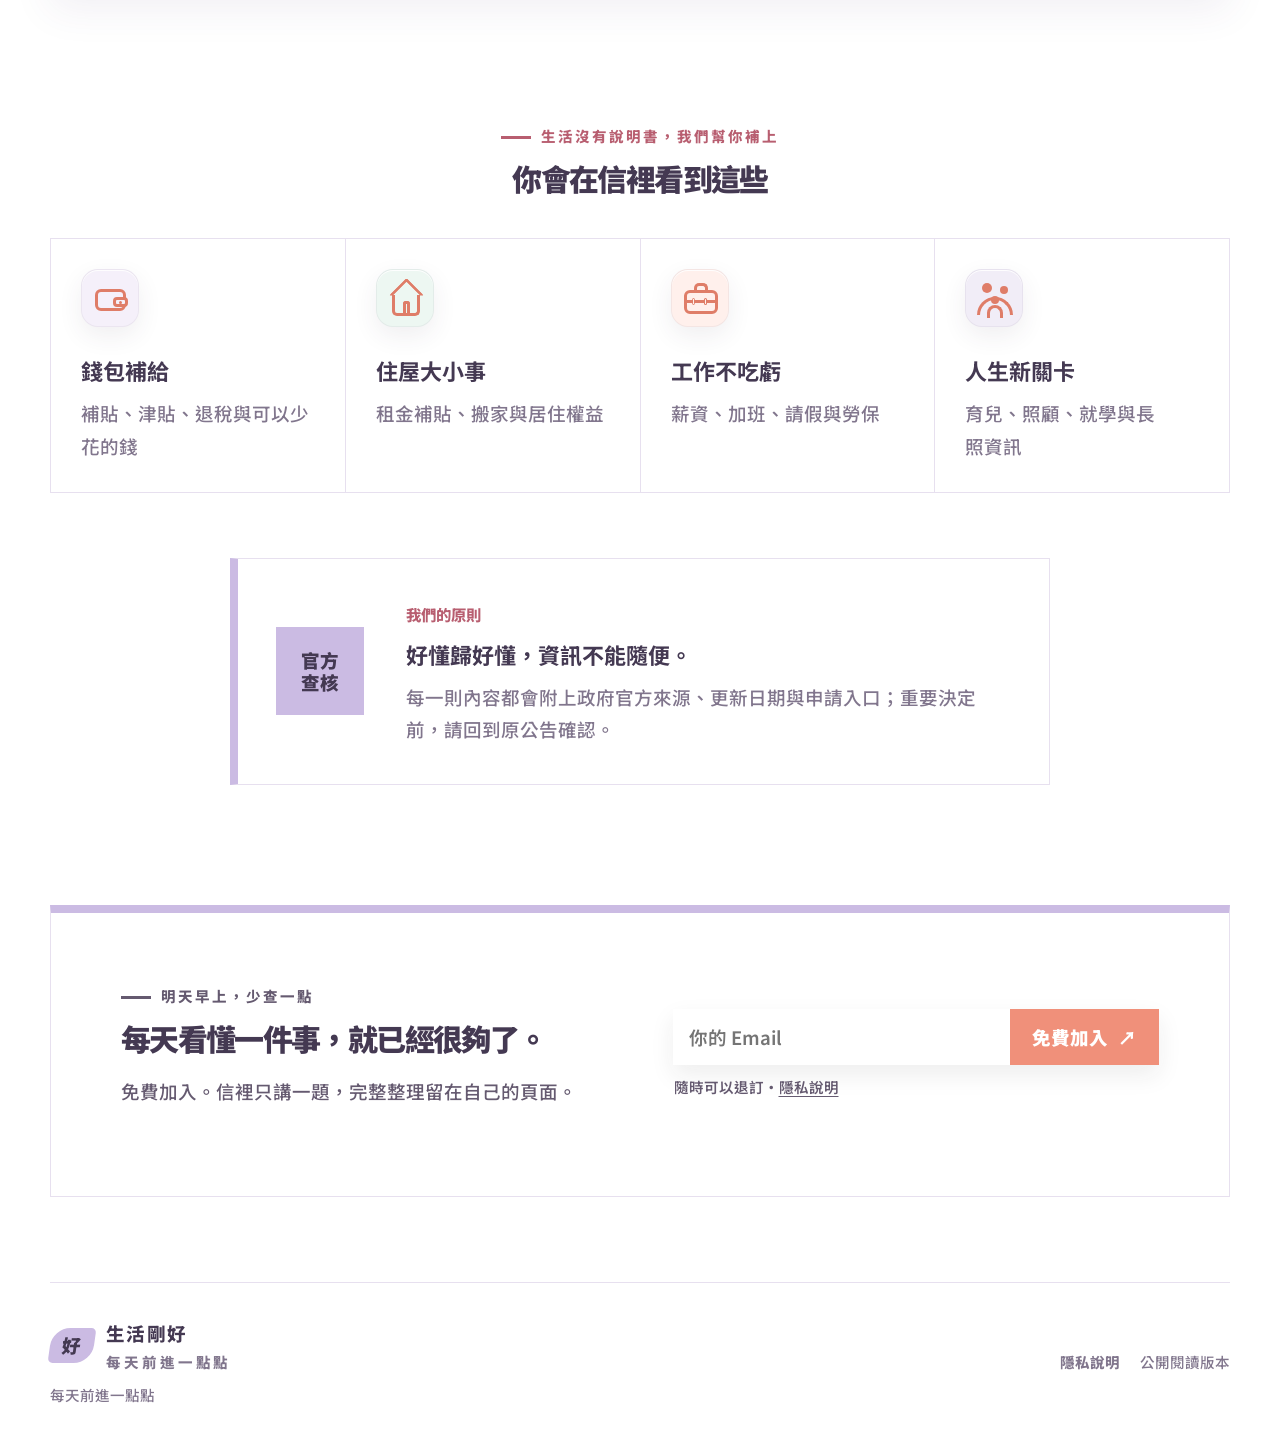
==== commit d36c7213: "Show only first newsletter on homepage" ====
--- a/life/index.html
+++ b/life/index.html
@@ -111,8 +111,8 @@
 
     <section class="section today" id="today">
       <header class="section-heading">
-        <div><p class="kicker">第一輯・五篇生活整理</p><h2>先把接下來五件事看懂</h2></div>
-        <p>更新於 2026.08.14<br>每篇都附官方查核來源</p>
+        <div><p class="kicker">第一篇・生活扶助金</p><h2>先把今天這件事看懂</h2></div>
+        <p>更新於 2026.08.14<br>本篇附官方查核來源</p>
       </header>
       <div class="story-grid issue-archive">
         <a class="story-card topic-story featured-story" href="/life/issues/2026-08-15/school-living-aid-2026/">
@@ -125,7 +125,8 @@
             <footer><span>閱讀完整專題</span><b aria-hidden="true">↗</b></footer>
           </div>
         </a>
-        <a class="story-card topic-story" href="/life/issues/2026-08-16/summer-electricity-rates-2026/">
+        <!-- 暫緩公開：保留專題內容與網址，移除 hidden 即可重新顯示。 -->
+        <a class="story-card topic-story" href="/life/issues/2026-08-16/summer-electricity-rates-2026/" hidden data-publish-status="paused">
           <div class="topic-art"><img src="/life/assets/summer-electricity-purple.png" alt="" aria-hidden="true"></div>
           <div class="story-copy">
             <div class="story-number">02 <span>08.16</span></div>
@@ -135,7 +136,7 @@
             <footer><span>閱讀完整專題</span><b aria-hidden="true">↗</b></footer>
           </div>
         </a>
-        <a class="story-card topic-story" href="/life/issues/2026-08-17/part-time-holiday-pay-2026/">
+        <a class="story-card topic-story" href="/life/issues/2026-08-17/part-time-holiday-pay-2026/" hidden data-publish-status="paused">
           <div class="topic-art"><img src="/life/assets/part-time-pay-purple.png" alt="" aria-hidden="true"></div>
           <div class="story-copy">
             <div class="story-number">03 <span>08.17</span></div>
@@ -145,7 +146,7 @@
             <footer><span>閱讀完整專題</span><b aria-hidden="true">↗</b></footer>
           </div>
         </a>
-        <a class="story-card topic-story" href="/life/issues/2026-08-18/labor-pension-voluntary-contribution-2026/">
+        <a class="story-card topic-story" href="/life/issues/2026-08-18/labor-pension-voluntary-contribution-2026/" hidden data-publish-status="paused">
           <div class="topic-art"><img src="/life/assets/labor-pension-purple.png" alt="" aria-hidden="true"></div>
           <div class="story-copy">
             <div class="story-number">04 <span>08.18</span></div>
@@ -155,7 +156,7 @@
             <footer><span>閱讀完整專題</span><b aria-hidden="true">↗</b></footer>
           </div>
         </a>
-        <a class="story-card topic-story" href="/life/issues/2026-08-19/delivery-worker-rights-2026/">
+        <a class="story-card topic-story" href="/life/issues/2026-08-19/delivery-worker-rights-2026/" hidden data-publish-status="paused">
           <div class="topic-art"><img src="/life/assets/delivery-rights-purple.png" alt="" aria-hidden="true"></div>
           <div class="story-copy">
             <div class="story-number">05 <span>08.19</span></div>
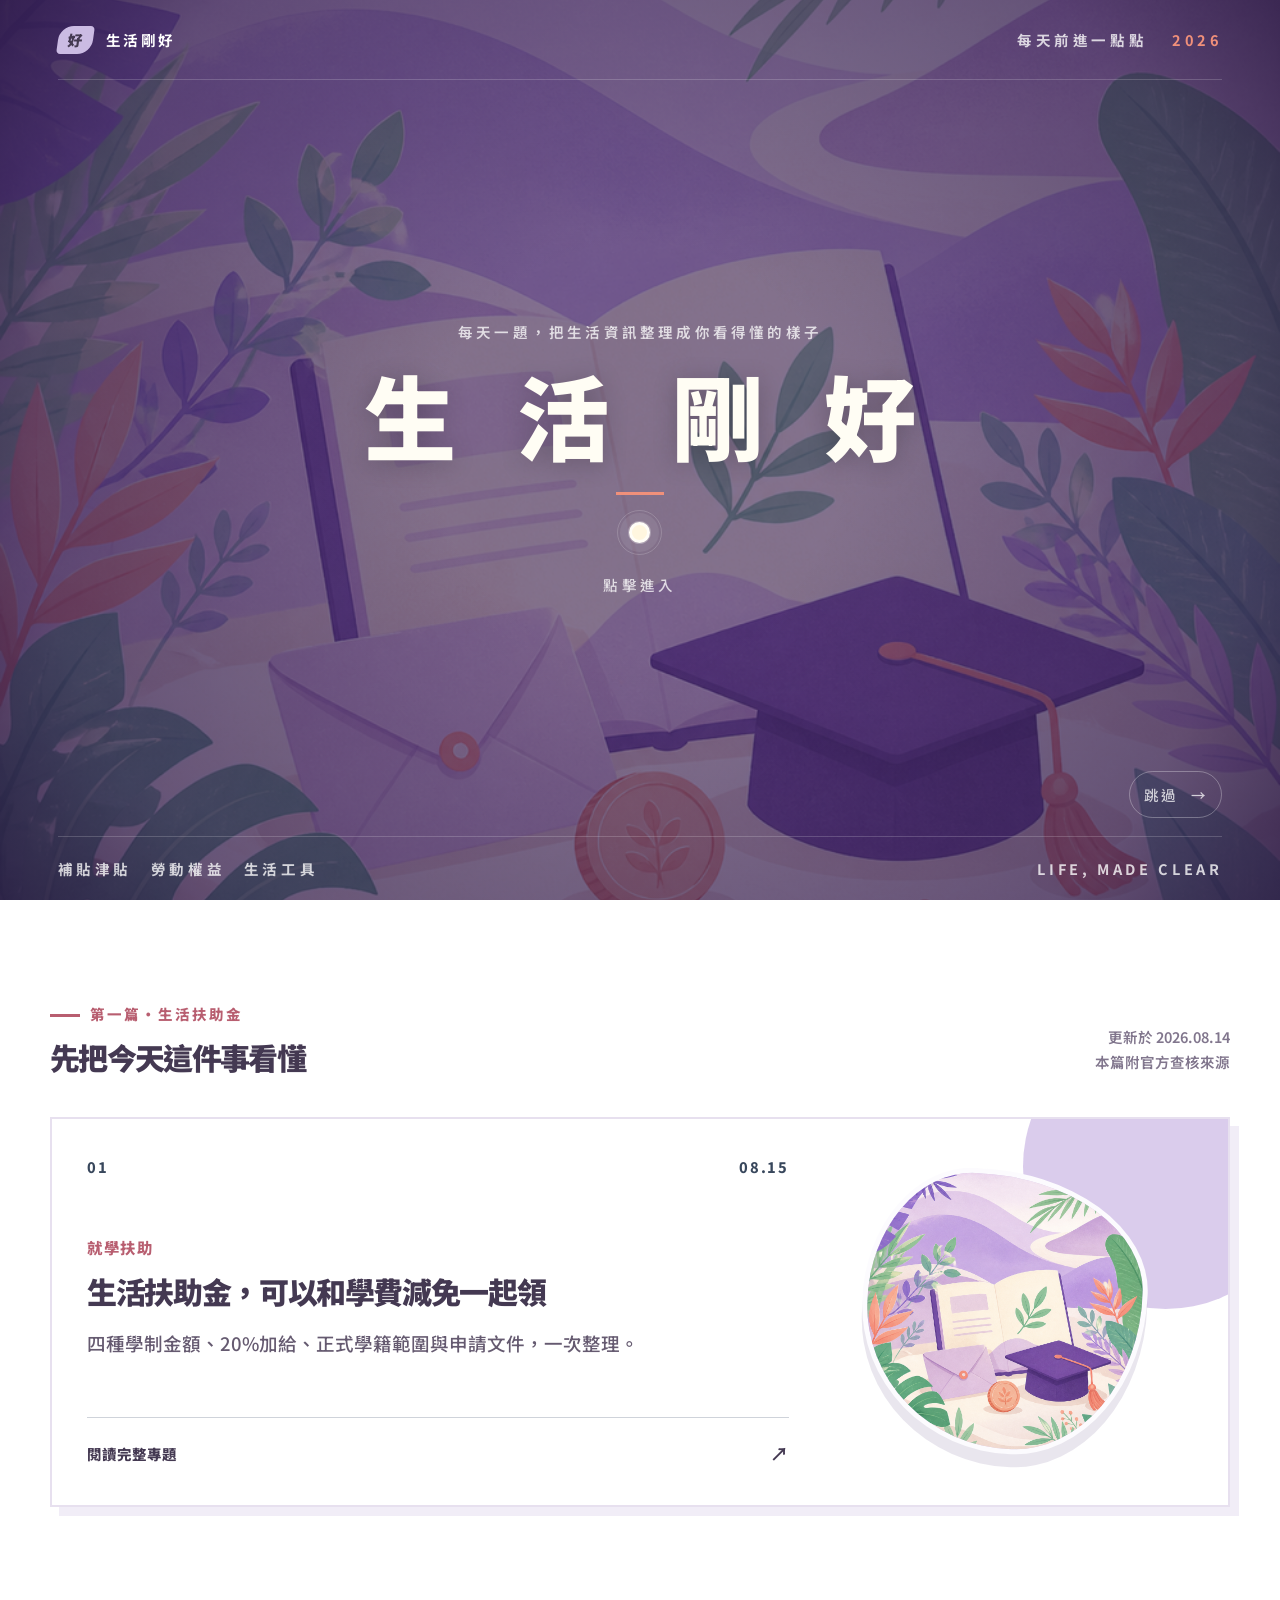
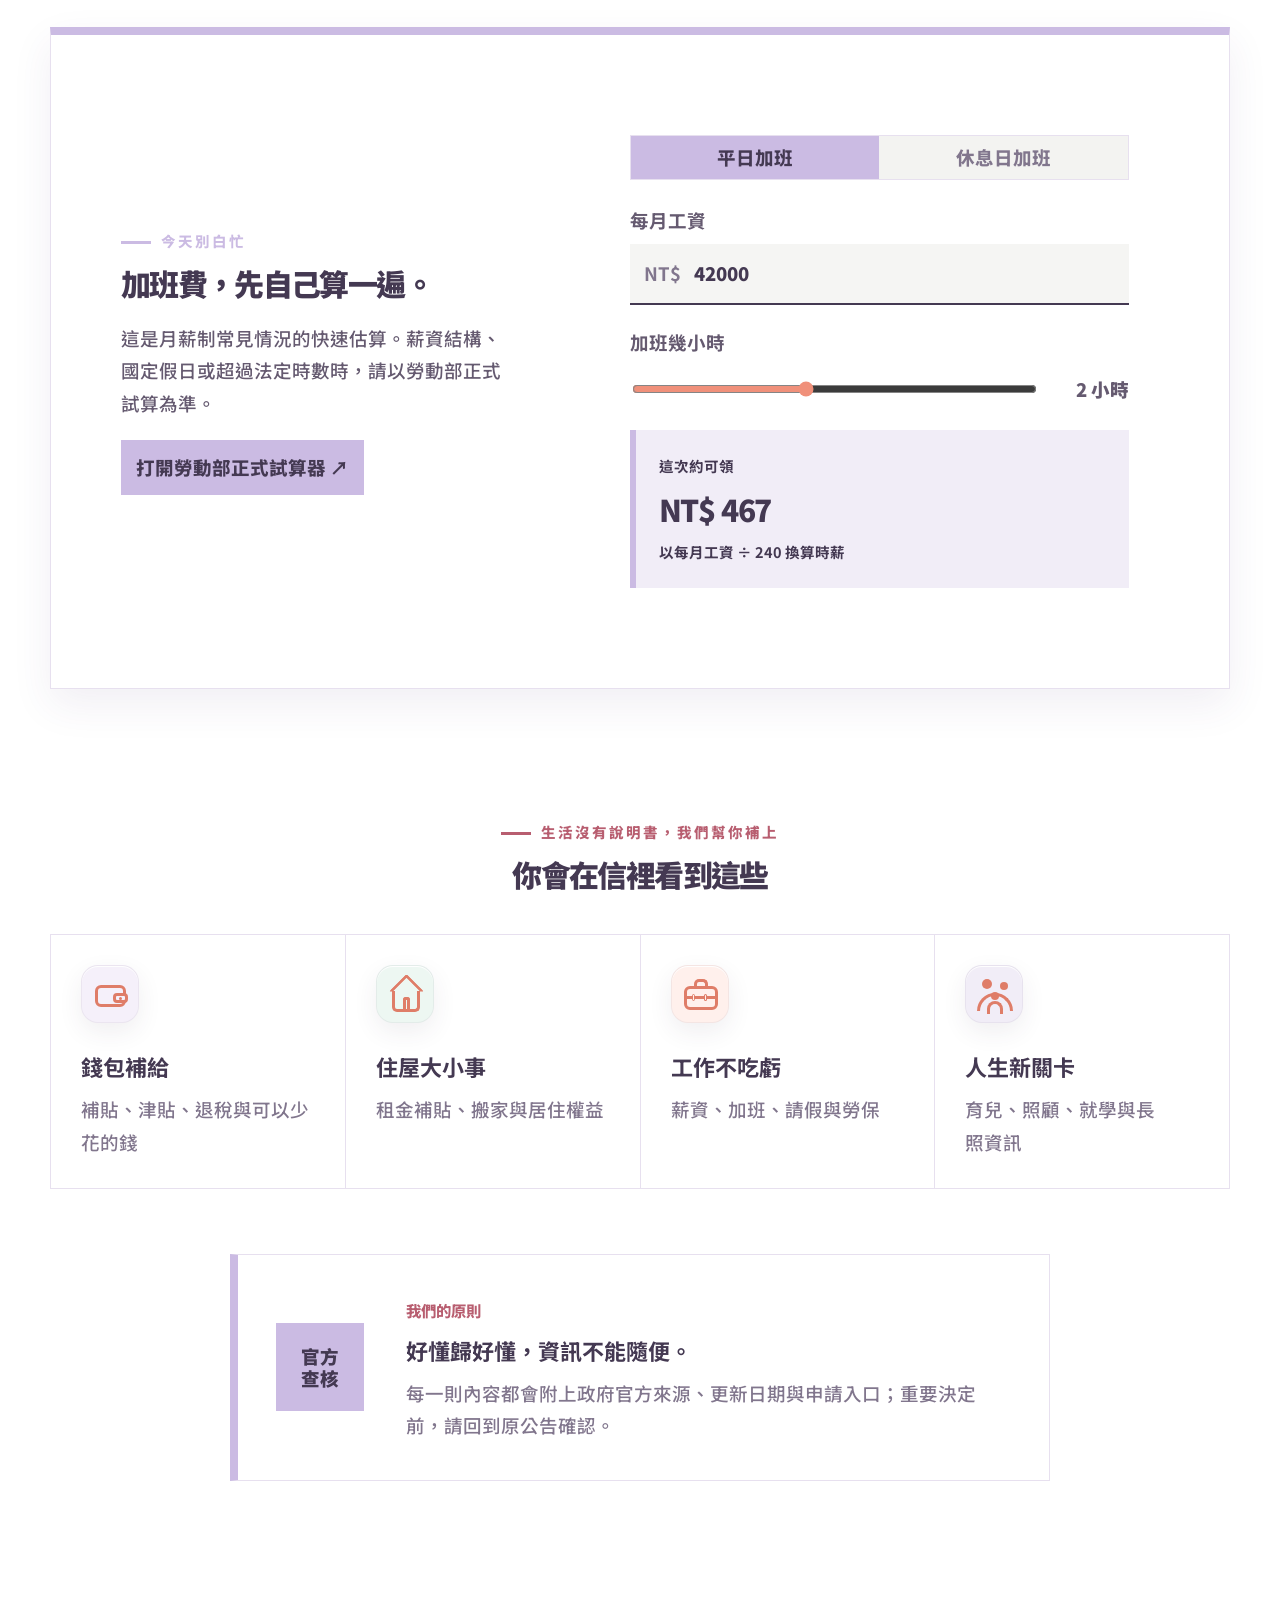
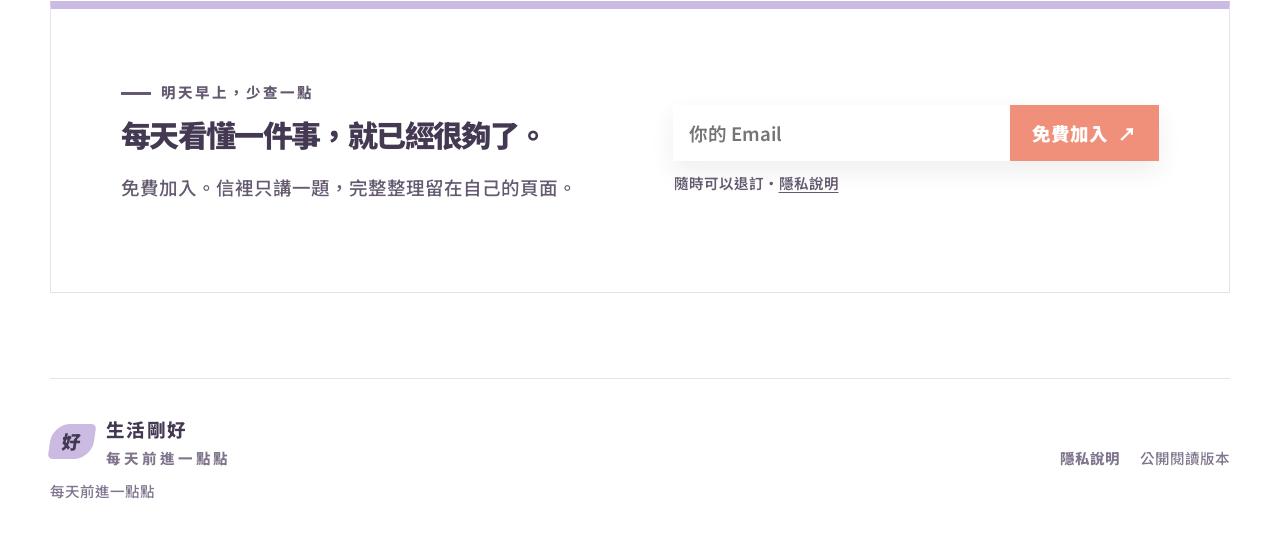
==== commit ebc70766: "Enforce hidden newsletter cards" ====
--- a/life/index.html
+++ b/life/index.html
@@ -16,7 +16,7 @@
   <link rel="preconnect" href="https://fonts.googleapis.com">
   <link rel="preconnect" href="https://fonts.gstatic.com" crossorigin>
   <link href="https://fonts.googleapis.com/css2?family=Noto+Sans+TC:wght@400;500;600;700;800;900&display=swap" rel="stylesheet">
-  <link rel="stylesheet" href="/life/life.css?v=20260817-icons">
+  <link rel="stylesheet" href="/life/life.css?v=20260818-hidden">
   <script>try{if(sessionStorage.getItem("lifeIntroSeen")&&new URLSearchParams(location.search).get("intro")!=="1")document.documentElement.classList.add("intro-seen")}catch(e){}</script>
 </head>
 <body>
--- a/life/life.css
+++ b/life/life.css
@@ -311,6 +311,7 @@
 .kicker.light { color: var(--yellow); }
 .story-grid.single-topic { display: grid; grid-template-columns: 1fr; }
 .story-grid.issue-archive { display: grid; grid-template-columns: repeat(2, minmax(0, 1fr)); gap: 22px; }
+.story-card[hidden] { display: none !important; }
 .story-card {
   position: relative;
   display: flex;
